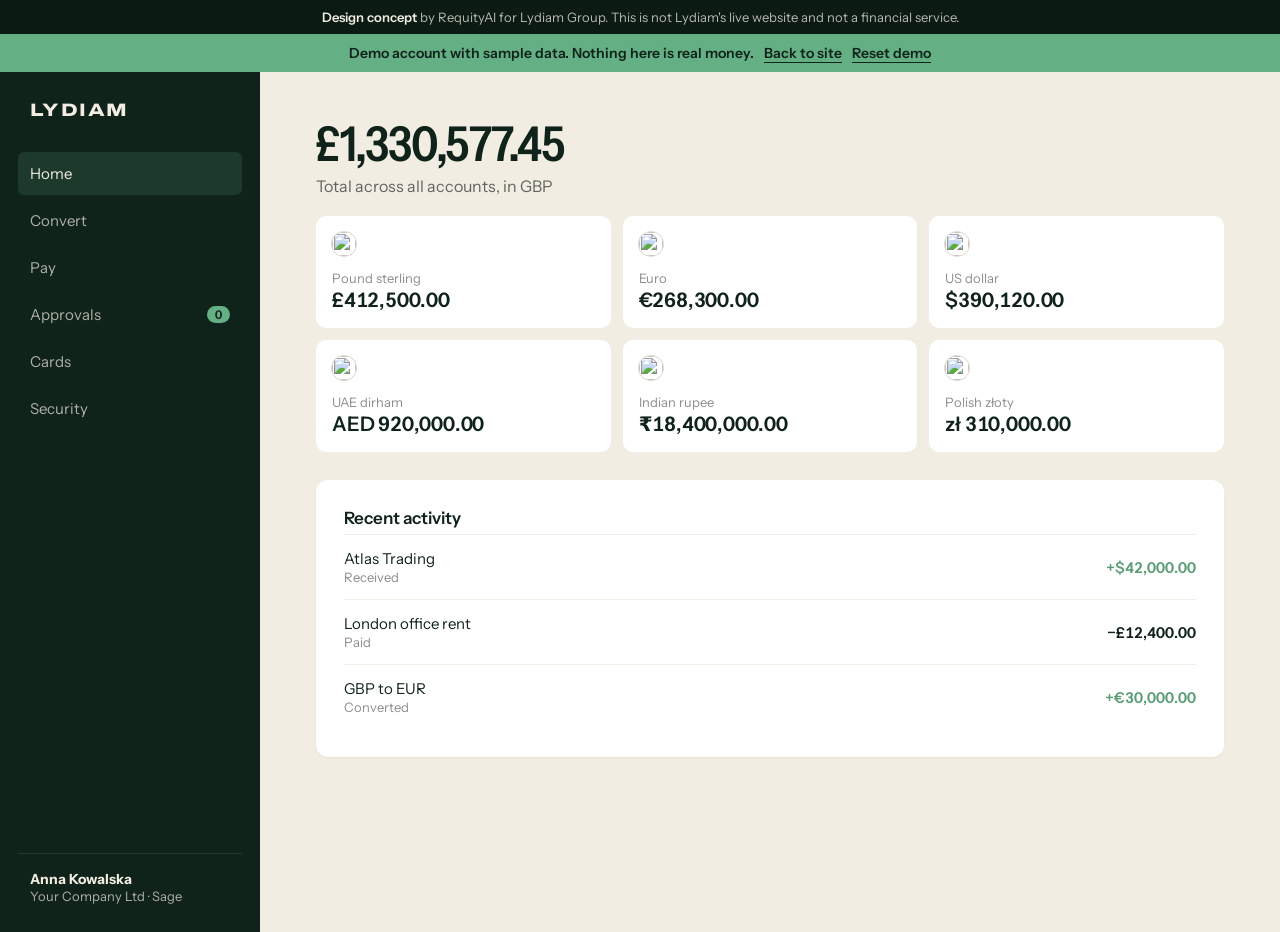
==== demo.html @ 86051b8e "Lydiam website design concept Co-Authored-By: Claude Opus 5.5 <noreply@anthropic.com>" ====
<!doctype html>
<html lang="en">
<head>
<meta charset="utf-8">
<meta name="viewport" content="width=device-width,initial-scale=1">
<meta name="robots" content="noindex,nofollow">
<title>Demo · Lydiam</title>
<link rel="preconnect" href="https://fonts.googleapis.com"><link rel="preconnect" href="https://fonts.gstatic.com" crossorigin><link href="https://fonts.googleapis.com/css2?family=Archivo:wdth,wght@62..125,400..800&family=Instrument+Sans:wdth,wght@75..100,400..700&display=swap" rel="stylesheet"><link rel="stylesheet" href="site.css">
</head>
<body style="background:var(--ivory)"><div class="proto-banner"><b>Design concept</b> by RequityAI for Lydiam Group. This is not Lydiam's live website and not a financial service.</div>
<div id="demo">
<div class="demo-top">Demo account with sample data. Nothing here is real money.<a href="index.html">Back to site</a><a href="#" id="reset">Reset demo</a></div>
<div class="appx">
  <aside>
    <a class="logo" href="index.html">Lydiam</a>
    <button class="on" data-v="home">Home</button>
    <button data-v="convert">Convert</button>
    <button data-v="pay">Pay</button>
    <button data-v="appr">Approvals <em id="ac">0</em></button>
    <button data-v="cards">Cards</button>
    <button data-v="sec">Security</button>
    <div class="who"><b>Anna Kowalska</b>Your Company Ltd · Sage</div>
  </aside>
  <main>
    <section class="ap2 on" data-v="home">
      <h1 id="tot">£0</h1><p class="lead">Total across all accounts, in GBP</p>
      <div class="balg" id="bals"></div>
      <div class="panel"><h2>Recent activity</h2><div id="tx"></div></div>
    </section>
    <section class="ap2" data-v="convert">
      <h1>Convert</h1><p class="lead">Move money between your balances at the mid-market rate plus a clear fee.</p>
      <div class="panel"><div class="fr"><div class="fl"><label>Amount</label><input id="ca" value="25,000" inputmode="decimal"></div><div class="fl"><label>From</label><select id="cf"></select></div><div class="fl"><label>To</label><select id="ct"></select></div></div>
        <div class="row" style="border:0"><span class="nm">You receive<small id="cr"></small></span><span class="v" id="co" style="font-size:24px"></span></div>
        <button class="btn" id="cgo" style="margin-top:14px">Convert now</button></div>
    </section>
    <section class="ap2" data-v="pay">
      <h1>Pay</h1><p class="lead">Payments over £20,000 go to a second approver. New payees can be paid after 24 hours.</p>
      <div class="panel"><div class="fr"><div class="fl"><label>Payee</label><select id="pp"></select></div><div class="fl"><label>Amount</label><input id="pa" value="8,000" inputmode="decimal"></div><div class="fl"><label>From balance</label><select id="pc"></select></div></div>
        <div style="display:flex;gap:10px"><button class="btn" id="pgo">Send payment</button><button class="btn" id="pnew" style="background:transparent;color:var(--ink);border:1.5px solid var(--ink)">Add a payee</button></div></div>
      <div class="panel"><h2>Payees</h2><div id="pl"></div></div>
    </section>
    <section class="ap2" data-v="appr">
      <h1>Approvals</h1><p class="lead">Payments waiting for a second person.</p>
      <div class="panel" id="al"></div>
    </section>
    <section class="ap2" data-v="cards">
      <h1>Cards</h1><p class="lead">Freeze a card instantly. Unfreeze when you find it.</p>
      <div class="panel" id="cl" style="display:grid;grid-template-columns:repeat(auto-fill,minmax(300px,1fr));gap:28px"></div>
    </section>
    <section class="ap2" data-v="sec">
      <h1>Security</h1><p class="lead">Devices signed in to your account, and your private safety phrase.</p>
      <div class="panel"><h2>Signed-in devices</h2><div id="dl"></div><button class="sbtn" id="lo" style="margin-top:14px">Log out everywhere else</button></div>
      <div class="panel"><h2>Safety phrase</h2><p class="lead" style="margin:0 0 14px">Shown on every genuine email from Lydiam.</p><div class="fl" style="max-width:360px"><input id="ph" value="Copper heron"></div></div>
    </section>
  </main>
</div>
</div>
<div class="toast2" id="t"></div>
<script src="demo.js"></script>
</body>
</html>
---- site.css ----
html{scroll-behavior:smooth}
:root{--green:#64AF84;--green-d:#5A9D76;--ink:#10231A;--ivory:#F2EDE3;--stone:#E6E0D3;--mut:#5E655F}
*{box-sizing:border-box;margin:0;padding:0}
body{font-family:'Instrument Sans',ui-sans-serif,system-ui,sans-serif;background:var(--ivory);color:var(--ink);-webkit-font-smoothing:antialiased;font-feature-settings:"tnum"}
a{color:inherit;text-decoration:none}
button,input,select{font:inherit;color:inherit;border:0;background:none}
button{cursor:pointer}

.hero{position:relative;min-height:min(100vh,900px);background:#EDE7DB url(img/card-a.jpg) 0% 50%/cover no-repeat;display:flex;flex-direction:column}
nav{display:flex;align-items:center;gap:44px;padding:28px 56px}
.logo{font-family:Archivo;font-stretch:125%;font-weight:800;font-size:18px;letter-spacing:.08em;text-transform:uppercase}
.links{display:flex;gap:32px;font-size:15px}
.links a{opacity:.7}.links a:hover{opacity:1}
.right{margin-left:auto;display:flex;gap:28px;align-items:center;font-size:15px}
.btn{display:inline-flex;align-items:center;height:48px;padding:0 26px;border-radius:4px;background:var(--ink);color:var(--ivory);font-weight:600;font-size:15px;transition:background .2s}
.btn:hover{background:#1D3A2C}
.btn.sm{height:40px;padding:0 18px;font-size:14px}

.copy{margin:auto 0 0;padding:0 56px 96px;max-width:860px}
.eyebrow{font-size:14px;font-weight:600;color:var(--green-d);margin-bottom:22px}
h1{font-family:Archivo;font-stretch:87.5%;font-weight:500;font-size:clamp(46px,7.4vw,118px);line-height:.94;letter-spacing:-.03em}
h1 span{color:var(--green)}
.sub{font-size:20px;line-height:1.5;color:var(--mut);max-width:30em;margin-top:28px}
.cta{display:flex;gap:30px;align-items:center;margin-top:40px}
.under{font-weight:600;font-size:15px;border-bottom:1.5px solid currentColor;padding-bottom:3px}

/* converter rail */
.rail{background:var(--ink);color:var(--ivory)}
.rail-in{max-width:1440px;margin:0 auto;padding:30px 56px;display:grid;grid-template-columns:auto 1fr 52px 1fr auto auto;gap:18px;align-items:center}
.rail h2{font-family:Archivo;font-stretch:87.5%;font-weight:500;font-size:26px;letter-spacing:-.02em;color:var(--green);width:150px;line-height:1.05}
.amt{display:flex;align-items:center;border-bottom:1.5px solid rgba(242,237,227,.25);padding:8px 0;gap:12px;transition:border-color .2s}
.amt:focus-within{border-color:var(--green)}
.amt small{display:block;font-size:12px;color:rgba(242,237,227,.55);margin-bottom:2px}
.amt>div{min-width:0}.amt input{width:100%;min-width:0;font-size:34px;font-weight:600;letter-spacing:-.01em;outline:0;color:var(--ivory)}
.ccy{position:relative;display:flex;align-items:center;gap:8px;font-weight:600;font-size:16px;flex-shrink:0}
.ccy img{width:26px;height:26px;border-radius:50%;object-fit:cover}
.ccy select{position:absolute;inset:0;opacity:0;cursor:pointer}
.ccy svg{opacity:.6}
.sw{width:44px;height:44px;border-radius:50%;border:1.5px solid rgba(242,237,227,.25);display:grid;place-items:center;transition:transform .3s,border-color .2s}
.sw:hover{transform:rotate(180deg);border-color:var(--green)}
.meta{font-size:13px;line-height:1.7;color:rgba(242,237,227,.6);white-space:nowrap}
.meta b{color:var(--ivory);font-weight:600}
.rail .btn{background:var(--green);color:var(--ink)}
.rail .btn:hover{background:#78BE95}

/* ---------- shared section system ---------- */
.sec{padding:150px 0}
.wrap{max-width:1440px;margin:0 auto;padding:0 56px}
.head h2{text-wrap:balance;font-family:Archivo;font-stretch:87.5%;font-weight:500;font-size:clamp(40px,5.2vw,80px);line-height:.96;letter-spacing:-.03em;max-width:13em}
.head h2 span{color:var(--green)}
.head p{font-size:19px;line-height:1.5;color:var(--mut);max-width:31em;margin-top:22px}
@keyframes fadeup{from{opacity:0;transform:translateY(10px)}to{opacity:1;transform:none}}

/* ---------- 1. platform ---------- */
.plat{display:grid;grid-template-columns:400px 1fr;gap:80px;margin-top:84px;align-items:start}
.plist{list-style:none;border-top:1px solid rgba(16,35,26,.14)}
.plist li{border-bottom:1px solid rgba(16,35,26,.14);position:relative}
.plist button{display:block;width:100%;text-align:left;padding:26px 0}
.plist span{font-family:Archivo;font-stretch:87.5%;font-weight:500;font-size:34px;letter-spacing:-.02em;color:rgba(16,35,26,.3);transition:color .3s}
.plist li:hover span{color:rgba(16,35,26,.6)}
.plist small{display:block;font-size:16px;line-height:1.5;color:var(--mut);max-height:0;opacity:0;overflow:hidden;transition:max-height .45s,opacity .45s,margin .45s}
.plist li.on span{color:var(--ink)}
.plist li.on small{max-height:80px;opacity:1;margin-top:10px}
.plist i{position:absolute;left:0;bottom:-1px;height:2px;background:var(--green);width:0}
.plist li.on i{animation:prog 7s linear forwards}
.plat:hover .plist li.on i{animation-play-state:paused}
@keyframes prog{to{width:100%}}
.stage{background:var(--stone);border-radius:16px;padding:48px;min-height:600px}
.screen{background:#fff;border-radius:12px;box-shadow:0 1px 2px rgba(16,35,26,.06),0 30px 70px -40px rgba(16,35,26,.45);overflow:hidden}
.bar{display:flex;align-items:center;gap:22px;padding:16px 24px;border-bottom:1px solid #EEEAE2;font-size:14px}
.bar .wm{font-family:Archivo;font-stretch:125%;font-weight:800;letter-spacing:.08em;font-size:13px}
.bar .nav2{display:flex;gap:18px;color:#8A8F89}
.bar .nav2 b{color:var(--ink);font-weight:600}
.bar .co{margin-left:auto;color:#8A8F89}
.scr{display:none;padding:30px 30px 34px}
.scr.on{display:block;animation:fadeup .5s ease}
.k{font-size:13px;color:#8A8F89}
.big{font-family:Archivo;font-stretch:87.5%;font-weight:500;font-size:54px;letter-spacing:-.025em;line-height:1;margin:8px 0 6px}
.row{display:flex;align-items:center;gap:14px;padding:14px 0;border-top:1px solid #F0ECE4;font-size:15px}
.row img{width:28px;height:28px;border-radius:50%;object-fit:cover;box-shadow:0 0 0 1px #E2DCD0}
.row .nm{flex:1}.row .nm small{display:block;font-size:13px;color:#8A8F89;margin-top:1px}
.row .v{font-weight:600}
.row .v.pos{color:var(--green-d)}
.chip{font-size:12px;font-weight:600;padding:4px 10px;border-radius:4px;background:#EEF6F1;color:var(--green-d)}
.chip.wait{background:#F7F1E3;color:#8A6A1F}
.sbtn{height:34px;padding:0 14px;border-radius:4px;font-size:13px;font-weight:600;border:1px solid #DDD7CC}
.sbtn.dark{background:var(--ink);color:#fff;border-color:var(--ink)}
.dl{display:grid;grid-template-columns:150px 1fr;gap:0;margin-top:18px;font-size:15px}
.dl dt,.dl dd{padding:13px 0;border-top:1px solid #F0ECE4}
.dl dt{color:#8A8F89}.dl dd{font-weight:600;font-feature-settings:"tnum"}
.mcard{width:300px;aspect-ratio:1.586;border-radius:14px;background:linear-gradient(115deg,#7CC29A 0%,#64AF84 45%,#4F9471 100%);position:relative;overflow:hidden;color:#0E2219;padding:20px;display:flex;flex-direction:column;justify-content:space-between;box-shadow:0 20px 40px -24px rgba(16,35,26,.6)}
.mcard:before{content:"";position:absolute;inset:0;background:repeating-linear-gradient(0deg,rgba(255,255,255,.05) 0 1px,transparent 1px 3px)}
.mcard .w{font-family:Archivo;font-stretch:125%;font-weight:800;letter-spacing:.3em;font-size:14px;position:relative}
.mcard .n{font-size:15px;letter-spacing:.12em;position:relative;display:flex;justify-content:space-between}
.meter{height:6px;border-radius:3px;background:#F0ECE4;margin:10px 0 4px;overflow:hidden}.meter i{display:block;height:100%;background:var(--green)}
.tog{width:38px;height:22px;border-radius:11px;background:#DDD7CC;position:relative;flex-shrink:0}
.tog:after{content:"";position:absolute;top:3px;left:3px;width:16px;height:16px;border-radius:50%;background:#fff;transition:.2s}
.tog.on{background:var(--green)}.tog.on:after{left:19px}
.bars{display:flex;align-items:flex-end;gap:14px;height:170px;margin:24px 0 10px;padding-bottom:4px;border-bottom:1px solid #F0ECE4}
.bars div{flex:1;display:flex;flex-direction:column-reverse;gap:2px}
.bars span{display:block;border-radius:2px}
.bars small{font-size:12px;color:#8A8F89;text-align:center;margin-top:8px}
@media(max-width:1100px){.plat{grid-template-columns:1fr;gap:40px}.stage{padding:24px;min-height:0}}
@media(max-width:700px){.sec{padding:96px 0}.wrap{padding:0 20px}.plist span{font-size:26px}.stage{padding:12px}.scr{padding:20px}.bar .nav2{display:none}.big{font-size:40px}.mcard{width:100%}.dl{grid-template-columns:110px 1fr}}

/* ---------- 2. markets ---------- */
.dark{background:var(--ink);color:var(--ivory)}
.dark .head p{color:rgba(242,237,227,.62)}
.mk-top{display:flex;justify-content:space-between;align-items:flex-end;gap:20px;margin-top:72px;border-bottom:1px solid rgba(242,237,227,.14);flex-wrap:wrap}
.mk-tabs{display:flex;gap:30px}
.mk-tabs button{font-size:17px;padding:0 0 18px;color:rgba(242,237,227,.48);border-bottom:2px solid transparent;margin-bottom:-1px;transition:color .2s}
.mk-tabs button:hover{color:rgba(242,237,227,.8)}
.mk-tabs button.on{color:var(--ivory);border-color:var(--green)}
.mk-home{position:relative;display:flex;align-items:center;gap:10px;font-size:15px;color:rgba(242,237,227,.6);padding-bottom:16px}
.mk-home b{color:var(--ivory);font-weight:600}
.mk-home select{position:absolute;inset:0;opacity:0;cursor:pointer}
.mk-row{display:grid;grid-template-columns:2fr 1.3fr .9fr 190px 110px;gap:20px;align-items:center;padding:18px 0;border-bottom:1px solid rgba(242,237,227,.09);font-size:16px}
.mk-row.h{font-size:13px;color:rgba(242,237,227,.45);padding:16px 0}
.mk-row .c{display:flex;align-items:center;gap:14px}
.mk-row .c img{width:32px;height:32px;border-radius:50%;object-fit:cover}
.mk-row .c small{display:block;font-size:13px;color:rgba(242,237,227,.5);margin-top:2px}
.mk-row .p{font-weight:600;font-feature-settings:"tnum"}
.mk-row .d.up{color:#7CC29A}.mk-row .d.dn{color:#E0A08F}
.mk-row svg{width:190px;height:40px;display:block}
.mk-row a{justify-self:end;font-size:14px;font-weight:600;border-bottom:1.5px solid rgba(242,237,227,.3);padding-bottom:2px;transition:border-color .2s}
.mk-row a:hover{border-color:var(--green)}
.mk-note{font-size:13px;color:rgba(242,237,227,.42);margin-top:22px}
@media(max-width:900px){.mk-row{grid-template-columns:1.6fr 1fr .8fr}.mk-row svg,.mk-row a,.mk-row .hs{display:none}}

/* ---------- 3. audiences ---------- */
.tailor{display:flex;align-items:center;gap:16px;margin-top:56px;max-width:760px;border-bottom:1.5px solid rgba(16,35,26,.25);padding-bottom:10px;transition:border-color .2s}
.tailor:focus-within{border-color:var(--green)}
.tailor input{flex:1;font-size:20px;outline:0;min-width:0}
.tailor input::placeholder{color:#8A8F89}
.tailor button{font-weight:600;font-size:15px}
.aud-tabs{display:flex;gap:40px;margin-top:64px;border-bottom:1px solid rgba(16,35,26,.14);overflow-x:auto;scrollbar-width:none}
.aud-tabs button{font-family:Archivo;font-stretch:87.5%;font-weight:500;font-size:28px;letter-spacing:-.02em;padding-bottom:18px;color:rgba(16,35,26,.32);border-bottom:2px solid transparent;margin-bottom:-1px;white-space:nowrap;transition:color .2s}
.aud-tabs button:hover{color:rgba(16,35,26,.6)}
.aud-tabs button.on{color:var(--ink);border-color:var(--green)}
.aud{display:grid;grid-template-columns:1.05fr 1fr;gap:72px;margin-top:56px;align-items:center}
.aud .ph{aspect-ratio:4/3;border-radius:12px;overflow:hidden;background:#EDE7DB}
.aud .ph img{width:100%;height:100%;object-fit:cover;display:block;animation:fadeup .6s ease}
.aud h3{font-family:Archivo;font-stretch:87.5%;font-weight:500;font-size:clamp(32px,3.2vw,48px);line-height:1;letter-spacing:-.025em}
.aud p.lead{font-size:18px;line-height:1.55;color:var(--mut);margin-top:18px}
.aud blockquote{margin-top:24px;padding-left:18px;border-left:2px solid var(--green);font-size:15px;line-height:1.55;color:var(--ink)}
.aud ul{list-style:none;margin-top:28px;border-top:1px solid rgba(16,35,26,.12)}
.aud li{padding:14px 0;border-bottom:1px solid rgba(16,35,26,.12);font-size:16px;display:flex;gap:14px}
.aud li b{font-weight:600;color:var(--green-d);font-feature-settings:"tnum";width:24px}
.aud .btn{margin-top:30px}
@media(max-width:1000px){.aud{grid-template-columns:1fr;gap:36px}.aud-tabs{gap:26px}.aud-tabs button{font-size:22px}}

/* ---------- 4. autopilot ---------- */
.ap{display:grid;grid-template-columns:1.1fr .9fr;gap:80px;margin-top:84px;align-items:start}
.agents{border-top:1px solid rgba(242,237,227,.14)}
.agent{display:grid;grid-template-columns:200px 1fr auto;gap:24px;align-items:center;padding:26px 0;border-bottom:1px solid rgba(242,237,227,.1)}
.agent .n{font-family:Archivo;font-stretch:87.5%;font-weight:500;font-size:26px;letter-spacing:-.02em}
.agent .st{font-size:15px;color:rgba(242,237,227,.7);min-height:22px}
.agent .st:after{content:"";display:inline-block;width:7px;height:15px;margin-left:3px;vertical-align:-2px;background:var(--green);animation:blink 1s steps(1) infinite}
@keyframes blink{50%{opacity:0}}
.agent .live{display:flex;align-items:center;gap:8px;font-size:13px;color:rgba(242,237,227,.5)}
.agent .live i{width:7px;height:7px;border-radius:50%;background:var(--green);box-shadow:0 0 0 0 rgba(100,175,132,.6);animation:pulse 2s infinite}
@keyframes pulse{70%{box-shadow:0 0 0 8px rgba(100,175,132,0)}100%{box-shadow:0 0 0 0 rgba(100,175,132,0)}}
.ap-note{margin-top:30px;font-size:15px;color:rgba(242,237,227,.6);line-height:1.6}
.ap-note b{color:var(--ivory);font-weight:600}
.phone{background:var(--ivory);color:var(--ink);border-radius:28px;padding:26px;max-width:400px;margin-left:auto;box-shadow:0 40px 90px -40px rgba(0,0,0,.8)}
.phone .t{display:flex;justify-content:space-between;font-size:13px;color:#8A8F89;margin-bottom:20px}
.msg{background:#fff;border-radius:14px;padding:16px 18px;font-size:15px;line-height:1.5;margin-bottom:10px;animation:fadeup .4s ease}
.msg small{display:block;font-size:12px;color:#8A8F89;margin-bottom:6px}
.msg.me{background:var(--ink);color:var(--ivory);margin-left:40px}
.msg.me small{color:rgba(242,237,227,.55)}
.ap-btns{display:flex;gap:8px;margin-top:14px}
.ap-btns button{flex:1;height:48px;border-radius:4px;font-weight:600;font-size:15px;border:1px solid #DDD7CC}
.ap-btns .yes{background:var(--green);border-color:var(--green);color:var(--ink)}
.fid{display:inline-flex;vertical-align:-3px;margin-right:6px}
@media(max-width:1000px){.ap{grid-template-columns:1fr;gap:48px}.phone{margin:0}.agent{grid-template-columns:1fr auto}.agent .st{grid-column:1/-1;grid-row:2}}

/* ---------- 5. regions ---------- */
.reg{margin-top:84px;border-top:1px solid rgba(16,35,26,.14)}
.reg-row{display:grid;grid-template-columns:1.6fr 1fr 1fr 140px;gap:24px;align-items:baseline;padding:30px 0;border-bottom:1px solid rgba(16,35,26,.14);transition:padding .3s}
.reg-row:hover{padding-left:14px}
.reg-row .city{font-family:Archivo;font-stretch:87.5%;font-weight:500;font-size:clamp(34px,4vw,60px);letter-spacing:-.03em;line-height:1}
.reg-row .city small{font-family:'Instrument Sans';font-size:15px;letter-spacing:0;color:var(--mut);margin-left:14px}
.reg-row .cur{display:flex;gap:8px;align-items:center;font-weight:600;font-size:15px}
.reg-row .cur img{width:24px;height:24px;border-radius:50%;object-fit:cover;box-shadow:0 0 0 1px #E2DCD0}
.reg-row .tm{font-size:28px;font-family:Archivo;font-stretch:87.5%;font-weight:500;font-feature-settings:"tnum";letter-spacing:-.01em}
.reg-row .tm small{display:block;font-family:'Instrument Sans';font-size:13px;color:var(--mut);margin-top:4px}
.reg-row .kind{justify-self:end;font-size:13px;font-weight:600;color:var(--green-d)}
@media(max-width:900px){.reg-row{grid-template-columns:1fr auto}.reg-row .cur{grid-column:1}.reg-row .kind{display:none}.reg-row .city small{display:block;margin:8px 0 0}}

/* ---------- 6. savings ---------- */
.sv{display:grid;grid-template-columns:1fr 1fr;gap:96px;margin-top:84px;align-items:start}
.sl{padding:26px 0;border-top:1px solid rgba(242,237,227,.14)}
.sl label{display:flex;justify-content:space-between;align-items:baseline;font-size:15px;color:rgba(242,237,227,.65)}
.sl label b{font-family:Archivo;font-stretch:87.5%;font-weight:500;font-size:40px;letter-spacing:-.02em;color:var(--ivory)}
.sl input[type=range]{-webkit-appearance:none;appearance:none;width:100%;height:2px;background:rgba(242,237,227,.2);margin-top:22px;outline:0}
.sl input[type=range]::-webkit-slider-thumb{-webkit-appearance:none;width:22px;height:22px;border-radius:50%;background:var(--green);cursor:pointer;border:4px solid var(--ink);box-shadow:0 0 0 1px var(--green)}
.sl input[type=range]::-moz-range-thumb{width:16px;height:16px;border-radius:50%;background:var(--green);border:4px solid var(--ink)}
.sl small{display:block;font-size:13px;color:rgba(242,237,227,.42);margin-top:12px}
.res .k2{font-size:15px;color:rgba(242,237,227,.65)}
.res .keep{font-family:Archivo;font-stretch:87.5%;font-weight:500;font-size:clamp(64px,8vw,128px);letter-spacing:-.04em;line-height:.95;color:var(--green);margin:10px 0 36px}
.cmpbar{margin-top:14px}
.cmpbar div{display:flex;justify-content:space-between;font-size:14px;color:rgba(242,237,227,.7);margin-bottom:8px}
.cmpbar span.track{display:block;height:10px;border-radius:2px;background:rgba(242,237,227,.08);overflow:hidden}
.cmpbar span.track i{display:block;height:100%;transition:width .5s ease}
.res .btn{margin-top:40px;background:var(--green);color:var(--ink)}
.res .btn:hover{background:#78BE95}
.ctab{width:100%;border-collapse:collapse;margin-top:120px;font-size:16px}
.ctab th{font-weight:500;font-size:14px;color:rgba(242,237,227,.55);text-align:left;padding:0 0 18px;border-bottom:1px solid rgba(242,237,227,.14)}
.ctab th.me{color:var(--green)}
.ctab td{padding:20px 0;border-bottom:1px solid rgba(242,237,227,.08);color:rgba(242,237,227,.5)}
.ctab td:first-child{color:var(--ivory)}
.ctab td.me{color:var(--ivory);font-weight:600}
.ctab td.me:before{content:"";display:inline-block;width:8px;height:8px;border-radius:50%;background:var(--green);margin-right:10px;vertical-align:1px}
.fn{font-size:13px;color:rgba(242,237,227,.42);margin-top:22px}
@media(max-width:1000px){.sv{grid-template-columns:1fr;gap:56px}.ctab{font-size:14px}.ctab th:nth-child(n+4),.ctab td:nth-child(n+4){display:none}}

/* ---------- 7. tiers ---------- */
.tiers{display:grid;grid-template-columns:repeat(3,1fr);gap:28px;margin-top:84px}
.tier .ph{aspect-ratio:4/3;border-radius:12px;overflow:hidden;background:#EDE7DB}
.tier .ph img{width:100%;height:100%;object-fit:cover;display:block;transition:transform .8s cubic-bezier(.2,.7,.2,1)}
.tier:hover .ph img{transform:scale(1.04)}
.tier h3{font-family:Archivo;font-stretch:87.5%;font-weight:500;font-size:40px;letter-spacing:-.025em;margin-top:28px;display:flex;justify-content:space-between;align-items:baseline}
.tier h3 small{font-family:'Instrument Sans';font-size:14px;font-weight:600;letter-spacing:0;color:var(--green-d)}
.tier .for{font-size:16px;color:var(--mut);margin-top:6px}
.tier ul{list-style:none;margin-top:22px;border-top:1px solid rgba(16,35,26,.12)}
.tier li{padding:13px 0;border-bottom:1px solid rgba(16,35,26,.12);font-size:15px}
.tier .from{font-size:13px;color:#8A8F89;margin-top:16px}
.tier .btn{margin-top:22px}
.tier .btn.ghost{background:transparent;color:var(--ink);border:1.5px solid var(--ink)}
.tier .btn.ghost:hover{background:var(--ink);color:var(--ivory)}
@media(max-width:1000px){.tiers{grid-template-columns:1fr;gap:64px}}

/* ---------- 8. tools ---------- */
.stone{background:var(--stone)}
.tools{display:grid;grid-template-columns:340px 1fr;gap:64px;margin-top:84px;align-items:start}
.tl{list-style:none;border-top:1px solid rgba(16,35,26,.16)}
.tl button{display:block;width:100%;text-align:left;padding:22px 0;border-bottom:1px solid rgba(16,35,26,.16);font-family:Archivo;font-stretch:87.5%;font-weight:500;font-size:28px;letter-spacing:-.02em;color:rgba(16,35,26,.32);transition:color .2s}
.tl button:hover{color:rgba(16,35,26,.6)}
.tl button.on{color:var(--ink)}
.tl button small{display:block;font-family:'Instrument Sans';font-size:14px;letter-spacing:0;color:var(--mut);margin-top:6px;font-weight:400}
.tp{background:var(--ivory);border-radius:14px;padding:44px;min-height:560px}
.tpane{display:none}.tpane.on{display:block;animation:fadeup .4s ease}
.tpane h3{font-family:Archivo;font-stretch:87.5%;font-weight:500;font-size:34px;letter-spacing:-.02em}
.tpane .d{font-size:16px;color:var(--mut);margin:8px 0 30px;max-width:36em}
.fr{display:grid;grid-template-columns:repeat(3,1fr);gap:18px;margin-bottom:26px}
.fl label{display:block;font-size:13px;color:#8A8F89;margin-bottom:6px}
.fl input,.fl select{width:100%;height:48px;border:1px solid #DDD7CC;border-radius:4px;padding:0 14px;font-size:16px;background:#fff;outline:0}
.fl input:focus,.fl select:focus{border-color:var(--green)}
.fl select{appearance:none;-webkit-appearance:none;background:#fff url("data:image/svg+xml,%3Csvg xmlns=%27http://www.w3.org/2000/svg%27 width=%2712%27 height=%2712%27%3E%3Cpath d=%27M2 4l4 4 4-4%27 fill=%27none%27 stroke=%27%2310231A%27 stroke-width=%271.6%27/%3E%3C/svg%3E") no-repeat right 14px center;padding-right:36px;cursor:pointer}
.fl input[type=range]{height:auto;border:0;padding:0;accent-color:var(--green);background:none;margin-top:16px}
.hg{display:grid;grid-template-columns:70px 1fr 1fr;gap:10px 16px;align-items:center;font-size:14px}
.hg .hd{font-size:12px;color:#8A8F89}
.hg .bar{height:22px;border-radius:3px;display:flex;align-items:center;padding-left:8px;font-size:12px;font-weight:600;white-space:nowrap;transition:width .4s}
.hg .u{background:#EBD3CB;color:#7A3B2C}.hg .h{background:#D3E8DB;color:#1E4D35}
.chart svg{width:100%;height:260px;display:block}
.chart .rng{display:flex;gap:6px;margin-bottom:18px}
.chart .rng button{height:34px;padding:0 14px;border-radius:4px;border:1px solid #DDD7CC;font-size:13px;font-weight:600}
.chart .rng button.on{background:var(--ink);color:var(--ivory);border-color:var(--ink)}
.score{display:grid;grid-template-columns:200px 1fr;gap:40px;align-items:center}
.score .ring{position:relative;width:200px;height:200px}
.score .ring b{position:absolute;inset:0;display:grid;place-items:center;font-family:'Instrument Sans';font-weight:600;font-size:56px;letter-spacing:-.03em}
.fix{padding:14px 0;border-top:1px solid #E6E0D3;font-size:15px}
.fix b{display:block;font-weight:600}
.fix span{color:var(--mut);font-size:14px}
.pl textarea{width:100%;min-height:150px;border:1px solid #DDD7CC;border-radius:4px;padding:14px;font:inherit;font-size:15px;background:#fff;outline:0;resize:vertical}
.pt{width:100%;border-collapse:collapse;margin-top:20px;font-size:15px}
.pt td{padding:12px 0;border-top:1px solid #E6E0D3}
.pt td.r{text-align:right;font-feature-settings:"tnum";font-weight:600}
@media(max-width:1000px){.tools{grid-template-columns:1fr;gap:32px}.tp{padding:22px}.fr{grid-template-columns:1fr}.score{grid-template-columns:1fr}.tl{display:flex;overflow-x:auto;gap:24px;border:0}.tl button{font-size:20px;white-space:nowrap;border:0;padding:8px 0}.tl button small{display:none}}

/* ---------- 9. trust ---------- */
.vt{display:grid;grid-template-columns:1fr 1fr;gap:28px;margin-top:84px}
.vbox{background:rgba(242,237,227,.05);border:1px solid rgba(242,237,227,.1);border-radius:14px;padding:36px}
.vbox h3{font-family:Archivo;font-stretch:87.5%;font-weight:500;font-size:30px;letter-spacing:-.02em}
.vbox p{font-size:15px;color:rgba(242,237,227,.6);margin:8px 0 24px;line-height:1.5}
.vin{display:flex;border-bottom:1.5px solid rgba(242,237,227,.25);transition:border-color .2s}
.vin:focus-within{border-color:var(--green)}
.vin input{flex:1;min-width:0;height:52px;font-size:18px;outline:0;color:var(--ivory)}
.vin input::placeholder{color:rgba(242,237,227,.35)}
.vin button{font-weight:600;color:var(--green);padding:0 4px}
.vr{margin-top:18px;font-size:15px;line-height:1.5;padding:14px 16px;border-radius:6px;display:none}
.vr.ok{display:block;background:rgba(100,175,132,.14);color:#BFE3CD}
.vr.bad{display:block;background:rgba(224,160,143,.13);color:#F0C6BA}
.vr b{color:var(--ivory)}
.prot{display:grid;grid-template-columns:repeat(3,1fr);gap:0 56px;margin-top:96px}
.prot div{padding:28px 0;border-top:1px solid rgba(242,237,227,.14)}
.prot b{display:block;font-family:Archivo;font-stretch:87.5%;font-weight:500;font-size:24px;letter-spacing:-.015em;margin-bottom:8px}
.prot span{font-size:15px;line-height:1.55;color:rgba(242,237,227,.6)}
.ent{width:100%;border-collapse:collapse;margin-top:96px;font-size:15px}
.ent caption{text-align:left;font-family:Archivo;font-stretch:87.5%;font-weight:500;font-size:30px;letter-spacing:-.02em;padding-bottom:22px}
.ent th{text-align:left;font-weight:500;font-size:13px;color:rgba(242,237,227,.5);padding-bottom:14px;border-bottom:1px solid rgba(242,237,227,.14)}
.ent td{padding:18px 16px 18px 0;border-bottom:1px solid rgba(242,237,227,.08);color:rgba(242,237,227,.75);vertical-align:top}
.ent td:first-child{color:var(--ivory);font-weight:600}
.ent a{color:var(--green);border-bottom:1px solid rgba(100,175,132,.4)}
@media(max-width:1000px){.vt,.prot{grid-template-columns:1fr}.vbox{padding:24px}.ent th:nth-child(3),.ent td:nth-child(3){display:none}}

/* ---------- 10. insights ---------- */
.ins{display:grid;grid-template-columns:1.5fr 1fr 1fr;gap:40px;margin-top:84px;border-top:1px solid rgba(16,35,26,.14);padding-top:40px}
.art .meta2{font-size:13px;color:#8A8F89;display:flex;gap:10px}
.art .meta2 b{color:var(--green-d);font-weight:600}
.art h3{font-family:Archivo;font-stretch:87.5%;font-weight:500;letter-spacing:-.02em;font-size:28px;line-height:1.05;margin:14px 0 12px}
.art:first-child h3{font-size:46px}
.art p{font-size:15px;line-height:1.55;color:var(--mut)}
.art a{display:inline-block;margin-top:18px;font-weight:600;font-size:14px;border-bottom:1.5px solid var(--ink);padding-bottom:2px}
.brief{display:grid;grid-template-columns:1fr 1fr;gap:56px;align-items:end;margin-top:96px;padding:44px;background:var(--stone);border-radius:14px}
.brief h3{font-family:Archivo;font-stretch:87.5%;font-weight:500;font-size:40px;letter-spacing:-.025em;line-height:1}
.brief p{font-size:16px;color:var(--mut);margin-top:12px}
.brief form{display:flex;gap:10px}
.brief input{flex:1;min-width:0;height:52px;border:1px solid #D4CDBF;border-radius:4px;padding:0 16px;font-size:16px;background:var(--ivory);outline:0}
.brief input:focus{border-color:var(--green)}
.brief .ok{font-size:14px;color:var(--green-d);margin-top:10px;min-height:20px}
/* ---------- 11. faq ---------- */
.faqs{margin-top:72px;border-top:1px solid rgba(16,35,26,.14);max-width:980px}
.faqs details{border-bottom:1px solid rgba(16,35,26,.14)}
.faqs summary{list-style:none;cursor:pointer;display:flex;justify-content:space-between;gap:24px;padding:26px 0;font-family:Archivo;font-stretch:87.5%;font-weight:500;font-size:26px;letter-spacing:-.015em}
.faqs summary::-webkit-details-marker{display:none}
.faqs summary i{width:20px;height:20px;flex-shrink:0;position:relative;margin-top:6px}
.faqs summary i:before,.faqs summary i:after{content:"";position:absolute;left:0;right:0;top:9px;height:1.5px;background:var(--ink);transition:transform .3s}
.faqs summary i:after{transform:rotate(90deg)}
.faqs details[open] summary i:after{transform:rotate(0)}
.faqs details p{font-size:17px;line-height:1.6;color:var(--mut);padding:0 0 28px;max-width:44em}
/* ---------- 12. close + footer ---------- */
.close{position:relative;background:#EDE7DB url(img/mono-a.jpg) 85% 50%/cover no-repeat;min-height:720px;display:flex;align-items:center}
.close h2{font-family:Archivo;font-stretch:87.5%;font-weight:500;font-size:clamp(48px,7vw,112px);line-height:.94;letter-spacing:-.035em;max-width:9em}
.close h2 span{color:var(--green)}
.close p{font-size:20px;color:var(--mut);margin:24px 0 36px;max-width:26em}
footer{background:var(--ink);color:rgba(242,237,227,.7);padding:96px 0 48px;font-size:15px}
.fg{display:grid;grid-template-columns:1.5fr repeat(4,1fr);gap:40px}
.fg .logo{color:var(--ivory)}
.fg h4{font-size:13px;font-weight:600;color:var(--ivory);margin-bottom:16px}
.fg ul{list-style:none;display:grid;gap:10px}
.fg a:hover{color:var(--ivory)}
.legal{margin-top:80px;padding-top:28px;border-top:1px solid rgba(242,237,227,.12);font-size:13px;line-height:1.7;color:rgba(242,237,227,.45);display:grid;gap:10px}
@media(max-width:1000px){.ins,.brief{grid-template-columns:1fr}.art:first-child h3{font-size:34px}.brief{padding:26px;gap:24px}.brief form{flex-direction:column}.faqs summary{font-size:21px}.close{background-size:auto 60%;background-position:110% 100%;align-items:flex-start;padding:90px 0 360px;min-height:0}.fg{grid-template-columns:1fr 1fr}}

.big,.keep,.sl label b,.reg-row .tm,#tot{font-family:'Instrument Sans'!important;font-weight:600!important;letter-spacing:-.02em!important}
h1,.head h2,.big,.keep,.sl label b,.reg-row .tm,.aud h3,.plist span,.agent .n,.rail h2{font-feature-settings:normal}
@media(max-width:1100px){.links{display:none}.rail-in{grid-template-columns:1fr 52px 1fr;}.rail h2,.meta,.rail .btn{grid-column:1/-1}.rail h2{width:auto}}
@media(max-width:700px){body{overflow-x:hidden}nav{padding:20px;gap:16px}.right .login{display:none}.hero{background:linear-gradient(180deg,rgba(237,231,219,0) 70%,#EDE7DB 100%) 0 0/100% 112vw no-repeat,url(img/card-a.jpg) 55% 0/200% auto no-repeat,#EDE7DB;min-height:auto}.copy{margin:0;padding:400px 20px 48px}.sub{font-size:17px}.rail-in{padding:26px 20px;grid-template-columns:1fr}.sw{justify-self:center}.cta{gap:22px}}

/* ---------- inner pages ---------- */
.ihead{background:var(--ivory);border-bottom:1px solid rgba(16,35,26,.1);position:sticky;top:0;z-index:20}
.ihead nav{max-width:1440px;margin:0 auto}
.ihero{padding:96px 0 0}
.ihero h1{font-family:Archivo;font-stretch:87.5%;font-weight:500;font-size:clamp(46px,6.4vw,104px);line-height:.94;letter-spacing:-.03em;max-width:11em;font-feature-settings:normal}
.ihero h1 span{color:var(--green)}
.ihero p.sub{margin-top:24px}
.crumb{font-size:14px;color:var(--mut);margin-bottom:28px}
.crumb a{border-bottom:1px solid rgba(16,35,26,.3)}
/* eligibility */
.el{display:grid;grid-template-columns:1.25fr .75fr;gap:56px;margin-top:72px;align-items:start}
.qcard{background:#fff;border-radius:14px;padding:48px;box-shadow:0 1px 2px rgba(16,35,26,.05),0 30px 70px -45px rgba(16,35,26,.4);min-height:560px}
.qprog{display:flex;justify-content:space-between;font-size:13px;color:#8A8F89;margin-bottom:14px}
.qbar{height:2px;background:#EEEAE2;margin-bottom:40px}.qbar i{display:block;height:100%;background:var(--green);transition:width .4s}
.qcard h2{font-family:Archivo;font-stretch:87.5%;font-weight:500;font-size:40px;letter-spacing:-.025em;line-height:1}
.qcard .hint{font-size:15px;color:var(--mut);margin-top:10px}
.opts{margin-top:30px;border-top:1px solid #EEEAE2}
.opt{display:flex;align-items:center;gap:16px;width:100%;text-align:left;padding:20px 4px;border-bottom:1px solid #EEEAE2;font-size:18px;transition:background .2s,padding .2s}
.opt:hover{background:#FAF8F3;padding-left:12px}
.opt i{width:22px;height:22px;border-radius:50%;border:1.5px solid #CFC8BA;flex-shrink:0;position:relative;transition:border-color .2s}
.opt.multi i{border-radius:4px}
.opt.on i{border-color:var(--green);background:var(--green)}
.opt.on i:after{content:"";position:absolute;left:6px;top:2px;width:6px;height:11px;border:solid #fff;border-width:0 2px 2px 0;transform:rotate(45deg)}
.qnav{display:flex;justify-content:space-between;align-items:center;margin-top:32px}
.qnav .back{font-weight:600;font-size:15px;color:var(--mut)}
.side{position:sticky;top:110px}
.side h3{font-family:Archivo;font-stretch:87.5%;font-weight:500;font-size:28px;letter-spacing:-.02em}
.side ol{list-style:none;margin-top:22px;border-top:1px solid rgba(16,35,26,.14)}
.side li{display:flex;justify-content:space-between;gap:16px;padding:16px 0;border-bottom:1px solid rgba(16,35,26,.14);font-size:15px}
.side li span{color:var(--mut)}
.side li b{font-weight:600;text-align:right}
.side .note{font-size:13px;color:#8A8F89;margin-top:18px;line-height:1.6}
.result h2 span{color:var(--green)}
.result .tier-pill{display:inline-block;font-size:13px;font-weight:600;color:var(--green-d);margin-bottom:14px}
.chk{list-style:none;margin-top:12px}
.chk li{display:flex;gap:14px;align-items:flex-start;padding:14px 0;border-bottom:1px solid #EEEAE2;font-size:16px;cursor:pointer}
.chk li i{width:20px;height:20px;border-radius:4px;border:1.5px solid #CFC8BA;flex-shrink:0;margin-top:1px;position:relative}
.chk li.on i{background:var(--green);border-color:var(--green)}
.chk li.on i:after{content:"";position:absolute;left:5px;top:1px;width:6px;height:11px;border:solid #fff;border-width:0 2px 2px 0;transform:rotate(45deg)}
.chk li.on span{color:#8A8F89;text-decoration:line-through}
.tl2{display:grid;grid-template-columns:repeat(3,1fr);gap:0;margin-top:14px;border-top:2px solid #EEEAE2}
.tl2 div{padding:16px 16px 0 0;position:relative;font-size:14px;color:var(--mut)}
.tl2 div b{display:block;color:var(--ink);font-size:16px;margin-bottom:4px}
.tl2 div:before{content:"";position:absolute;top:-6px;left:0;width:10px;height:10px;border-radius:50%;background:var(--green)}
.sub2{font-size:13px;font-weight:600;color:#8A8F89;margin-top:34px}
@media(max-width:1000px){.el{grid-template-columns:1fr}.qcard{padding:26px;min-height:0}.side{position:static}.qcard h2{font-size:30px}.tl2{grid-template-columns:1fr;gap:14px}}
/* demo app */
.demo-top{background:var(--green);color:var(--ink);font-size:14px;text-align:center;padding:10px 20px;font-weight:600}
.demo-top a{border-bottom:1.5px solid var(--ink);margin-left:10px}
.appx{display:grid;grid-template-columns:260px 1fr;min-height:calc(100vh - 40px)}
.appx aside{background:var(--ink);color:rgba(242,237,227,.7);padding:28px 18px;display:flex;flex-direction:column;gap:4px}
.appx aside .logo{color:var(--ivory);padding:0 12px 28px}
.appx aside button{display:flex;align-items:center;justify-content:space-between;text-align:left;padding:12px;border-radius:6px;font-size:15px;transition:background .2s,color .2s}
.appx aside button:hover{background:rgba(242,237,227,.06);color:var(--ivory)}
.appx aside button.on{background:rgba(100,175,132,.16);color:var(--ivory)}
.appx aside button em{font-style:normal;font-size:12px;font-weight:600;background:var(--green);color:var(--ink);border-radius:10px;padding:1px 8px}
.appx aside .who{margin-top:auto;padding:16px 12px 0;border-top:1px solid rgba(242,237,227,.1);font-size:13px}
.appx aside .who b{display:block;color:var(--ivory);font-size:14px}
.appx main{padding:48px 56px;max-width:1100px}
.ap2{display:none}.ap2.on{display:block;animation:fadeup .35s ease}
.ap2 h1{font-family:Archivo;font-stretch:87.5%;font-weight:500;font-size:48px;letter-spacing:-.025em;line-height:1;font-feature-settings:normal}
.ap2 .lead{font-size:16px;color:var(--mut);margin-top:8px}
.panel{background:#fff;border-radius:12px;padding:28px;margin-top:28px;box-shadow:0 1px 2px rgba(16,35,26,.05)}
.panel h2{font-size:17px;font-weight:600;margin-bottom:6px}
.balg{display:grid;grid-template-columns:repeat(3,1fr);gap:12px;margin-top:20px}
.balg div{background:#fff;border-radius:10px;padding:16px}
.balg img{width:24px;height:24px;border-radius:50%;object-fit:cover;box-shadow:0 0 0 1px #E2DCD0}
.balg small{display:block;font-size:13px;color:#8A8F89;margin-top:10px}
.balg b{display:block;font-size:20px;font-weight:600;margin-top:2px;letter-spacing:-.01em}
.toast2{position:fixed;left:50%;bottom:28px;transform:translateX(-50%);background:var(--ink);color:var(--ivory);padding:14px 20px;border-radius:8px;font-size:15px;opacity:0;transition:opacity .3s;pointer-events:none;z-index:50}
.toast2.on{opacity:1}
@media(max-width:900px){.appx{grid-template-columns:1fr}.appx aside{flex-direction:row;overflow-x:auto;padding:12px}.appx aside .logo,.appx aside .who{display:none}.appx aside button{white-space:nowrap}.appx main{padding:24px 18px}.balg{grid-template-columns:1fr 1fr}.ap2 h1{font-size:34px}}
/* developers + help */
.dev{display:grid;grid-template-columns:.9fr 1.1fr;gap:72px;margin-top:72px;align-items:start}
.caps{list-style:none;border-top:1px solid rgba(16,35,26,.14)}
.caps li{padding:20px 0;border-bottom:1px solid rgba(16,35,26,.14)}
.caps b{display:block;font-family:Archivo;font-stretch:87.5%;font-weight:500;font-size:24px;letter-spacing:-.015em}
.caps span{font-size:15px;color:var(--mut)}
.code{background:var(--ink);border-radius:12px;overflow:hidden}
.code .tabs2{display:flex;gap:4px;padding:12px 12px 0;border-bottom:1px solid rgba(242,237,227,.1)}
.code .tabs2 button{padding:10px 14px;font-size:14px;color:rgba(242,237,227,.55);border-bottom:2px solid transparent}
.code .tabs2 button.on{color:var(--ivory);border-color:var(--green)}
.code pre{padding:26px 28px;color:var(--ivory);font:14px/1.75 ui-monospace,Menlo,monospace;overflow:auto;min-height:330px}
.code pre .s{color:#9DD0B1}.code pre .c{color:rgba(242,237,227,.4)}.code pre .ln{color:rgba(242,237,227,.25);display:inline-block;width:28px;user-select:none}
.code .bar2{display:flex;justify-content:space-between;align-items:center;padding:14px 28px;border-top:1px solid rgba(242,237,227,.1);font-size:13px;color:rgba(242,237,227,.5)}
.code .bar2 button{color:var(--green);font-weight:600}
.search{display:flex;align-items:center;gap:14px;margin-top:56px;max-width:820px;border-bottom:1.5px solid rgba(16,35,26,.3);padding-bottom:12px}
.search:focus-within{border-color:var(--green)}
.search input{flex:1;font-size:24px;outline:0;min-width:0}
.search input::placeholder{color:#8A8F89}
.cats{display:flex;gap:26px;margin-top:28px;flex-wrap:wrap}
.cats button{font-size:15px;color:var(--mut);padding-bottom:6px;border-bottom:2px solid transparent}
.cats button.on{color:var(--ink);border-color:var(--green)}
.contact{display:grid;grid-template-columns:repeat(3,1fr);gap:28px;margin-top:96px}
.contact div{background:#fff;border-radius:12px;padding:30px}
.contact b{display:block;font-family:Archivo;font-stretch:87.5%;font-weight:500;font-size:28px;letter-spacing:-.02em}
.contact span{display:block;font-size:15px;color:var(--mut);margin:8px 0 20px}
.empty{font-size:17px;color:var(--mut);padding:30px 0}
@media(max-width:1000px){.dev,.contact{grid-template-columns:1fr;gap:28px}.search input{font-size:19px}}

.proto-banner{background:#0B1A13;color:rgba(242,237,227,.75);font-size:13px;text-align:center;padding:9px 20px;font-family:'Instrument Sans',system-ui,sans-serif}
.proto-banner b{color:#F2EDE3;font-weight:600}
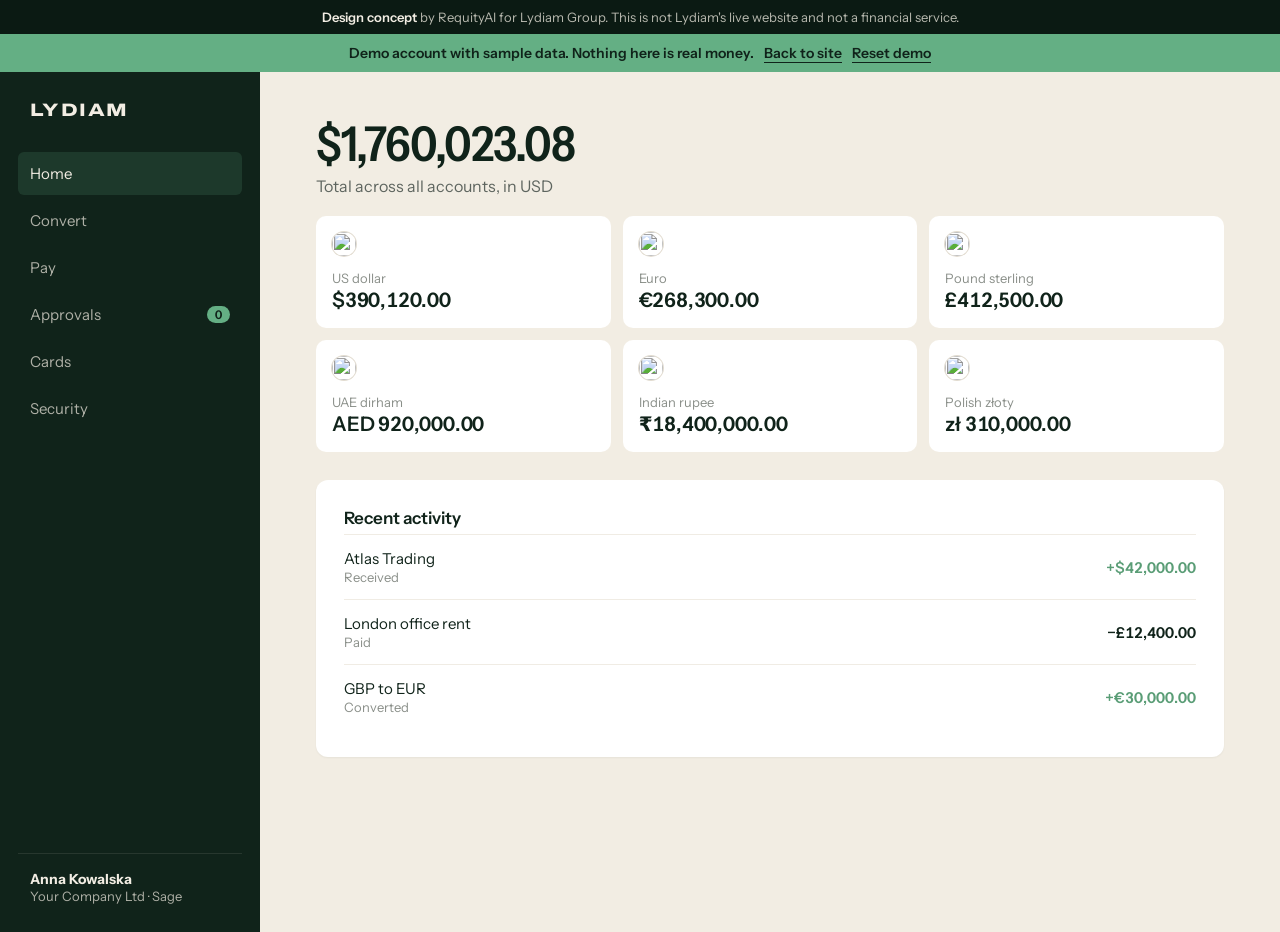
==== commit 50a18955: "Add original Lydiam homepage content, USD defaults, UK/EU/EEA jurisdiction wording Co-Authored-By: C" ====
--- a/demo.html
+++ b/demo.html
@@ -23,7 +23,7 @@
   </aside>
   <main>
     <section class="ap2 on" data-v="home">
-      <h1 id="tot">£0</h1><p class="lead">Total across all accounts, in GBP</p>
+      <h1 id="tot">$0</h1><p class="lead">Total across all accounts, in USD</p>
       <div class="balg" id="bals"></div>
       <div class="panel"><h2>Recent activity</h2><div id="tx"></div></div>
     </section>
@@ -34,7 +34,7 @@
         <button class="btn" id="cgo" style="margin-top:14px">Convert now</button></div>
     </section>
     <section class="ap2" data-v="pay">
-      <h1>Pay</h1><p class="lead">Payments over £20,000 go to a second approver. New payees can be paid after 24 hours.</p>
+      <h1>Pay</h1><p class="lead">Payments over $25,000 go to a second approver. New payees can be paid after 24 hours.</p>
       <div class="panel"><div class="fr"><div class="fl"><label>Payee</label><select id="pp"></select></div><div class="fl"><label>Amount</label><input id="pa" value="8,000" inputmode="decimal"></div><div class="fl"><label>From balance</label><select id="pc"></select></div></div>
         <div style="display:flex;gap:10px"><button class="btn" id="pgo">Send payment</button><button class="btn" id="pnew" style="background:transparent;color:var(--ink);border:1.5px solid var(--ink)">Add a payee</button></div></div>
       <div class="panel"><h2>Payees</h2><div id="pl"></div></div>
--- a/site.css
+++ b/site.css
@@ -437,6 +437,65 @@
 .contact span{display:block;font-size:15px;color:var(--mut);margin:8px 0 20px}
 .empty{font-size:17px;color:var(--mut);padding:30px 0}
 @media(max-width:1000px){.dev,.contact{grid-template-columns:1fr;gap:28px}.search input{font-size:19px}}
+/* ---------- original-content sections ---------- */
+.badges{display:flex;gap:22px;margin-top:30px;font-size:14px;font-weight:600;color:var(--green-d)}
+.badges span:before{content:"";display:inline-block;width:6px;height:6px;border-radius:50%;background:var(--green);margin-right:8px;vertical-align:2px}
+.pillars{display:grid;grid-template-columns:repeat(5,1fr);margin-top:84px;border-top:1px solid rgba(16,35,26,.14)}
+.pillars a{padding:28px 24px 30px 0;border-right:1px solid rgba(16,35,26,.1);margin-right:24px;transition:color .2s}
+.pillars a:last-child{border-right:0;margin-right:0}
+.pillars b{font-size:13px;color:var(--green-d)}
+.pillars h3{font-family:Archivo;font-stretch:87.5%;font-weight:500;font-size:30px;letter-spacing:-.02em;margin:14px 0 10px;font-feature-settings:normal}
+.pillars p{font-size:15px;line-height:1.5;color:var(--mut)}
+.pillars a:hover h3{color:var(--green-d)}
+.need{margin-top:110px}
+.need h3{font-family:Archivo;font-stretch:87.5%;font-weight:500;font-size:clamp(32px,3.6vw,52px);letter-spacing:-.025em;line-height:1;font-feature-settings:normal}
+.need h3 span{color:var(--green)}
+.need .k2{font-size:17px;color:var(--mut);margin-top:12px}
+.need-g{display:grid;grid-template-columns:repeat(5,1fr);gap:16px;margin-top:40px}
+.need-g div{background:#fff;border-radius:12px;padding:24px}
+.need-g b{display:block;font-size:17px;font-weight:600;margin-bottom:8px}
+.need-g span{font-size:14px;line-height:1.55;color:var(--mut)}
+.ops{margin-top:56px;font-size:16px;color:var(--ink)}
+.ops span{color:var(--mut);margin-right:14px}
+.ba{position:relative;margin-top:72px;border-radius:16px;overflow:hidden;height:520px;user-select:none}
+.ba-side{position:absolute;inset:0;padding:56px}
+.ba-side.old{background:#DCD5C7;color:#3A3F3B}
+.ba-side.new{background:var(--ink);color:var(--ivory);padding-left:calc(50% + 56px)}
+.ba-side.old{padding-right:calc(50% + 56px)}
+.ba-k{font-size:13px;font-weight:600;opacity:.6}
+.ba-side h3{font-family:Archivo;font-stretch:87.5%;font-weight:500;font-size:48px;letter-spacing:-.025em;margin:10px 0 12px;font-feature-settings:normal}
+.ba-side.new h3{color:var(--green)}
+.ba-d{font-size:16px;line-height:1.55;opacity:.8;max-width:30em}
+.ba-side ul{list-style:none;margin-top:24px}
+.ba-side li{padding:11px 0;border-top:1px solid rgba(0,0,0,.08);font-size:16px;display:flex;gap:12px;align-items:center}
+.ba-side.new li{border-color:rgba(242,237,227,.1)}
+.ba-side.old li:before{content:"×";color:#B04C39;font-weight:600}
+.ba-side.new li:before{content:"✓";color:var(--green);font-weight:600}
+.ba-tags{display:flex;gap:8px;flex-wrap:wrap;margin-top:24px;font-size:13px}
+.ba-tags span{padding:6px 12px;border-radius:4px;background:rgba(0,0,0,.06)}
+.ba-side.new .ba-tags span{background:rgba(242,237,227,.08)}
+.ba-tags em{font-style:normal;font-weight:600;color:#B04C39;padding:6px 0}
+.ba-tags em.ok{color:var(--green)}
+.ba-handle{position:absolute;top:0;bottom:0;width:2px;background:var(--green);transform:translateX(-1px);pointer-events:none}
+.ba-handle i{position:absolute;top:50%;left:50%;width:48px;height:48px;margin:-24px 0 0 -24px;border-radius:50%;background:var(--green);box-shadow:0 8px 24px rgba(0,0,0,.25)}
+.ba-handle i:before,.ba-handle i:after{content:"";position:absolute;top:19px;width:8px;height:8px;border:solid var(--ink);border-width:0 0 2px 2px}
+.ba-handle i:before{left:13px;transform:rotate(45deg)}.ba-handle i:after{right:13px;transform:rotate(-135deg)}
+.ba input{position:absolute;inset:0;width:100%;height:100%;opacity:0;cursor:ew-resize;margin:0}
+.vs{display:grid;grid-template-columns:repeat(3,1fr);gap:40px;margin-top:72px}
+.vs div{border-top:2px solid var(--green);padding-top:22px}
+.vs span{display:block;font-size:17px;color:var(--mut)}
+.vs b{display:block;font-family:Archivo;font-stretch:87.5%;font-weight:500;font-size:30px;letter-spacing:-.02em;margin-top:6px;line-height:1.05}
+.wt{width:100%;border-collapse:collapse;margin-top:84px;font-size:16px}
+.wt th{text-align:left;font-weight:600;font-size:14px;color:var(--mut);padding:0 0 18px;border-bottom:1px solid rgba(16,35,26,.16)}
+.wt th.me{color:var(--green-d)}
+.wt td{padding:20px 0;border-bottom:1px solid rgba(16,35,26,.1)}
+.wt td.me{font-weight:600}
+.wt td.y:before,.wt td.y2:before{content:"✓";color:var(--green-d);font-weight:700;margin-right:10px}
+.wt td.n{color:#8A8F89}.wt td.n:before{content:"×";color:#B04C39;font-weight:700;margin-right:10px}
+.wt td.s{color:#8A8F89}.wt td.s:before{content:"~";color:#8A6A1F;font-weight:700;margin-right:10px}
+.stmt{font-family:Archivo;font-stretch:87.5%;font-weight:500;font-size:clamp(26px,2.6vw,36px);letter-spacing:-.02em;line-height:1.15;max-width:26em;margin-top:72px;font-feature-settings:normal}
+.fg{grid-template-columns:1.6fr repeat(4,1fr)}
+@media(max-width:1000px){.pillars,.need-g{grid-template-columns:1fr 1fr}.pillars a{border-right:0;margin-right:0;padding-right:0}.vs{grid-template-columns:1fr;gap:24px}.ba{height:auto}.ba-side{position:relative;padding:28px!important}.ba-side.new{clip-path:none!important}.ba-handle,.ba input{display:none}.wt{font-size:14px}}
 
 .proto-banner{background:#0B1A13;color:rgba(242,237,227,.75);font-size:13px;text-align:center;padding:9px 20px;font-family:'Instrument Sans',system-ui,sans-serif}
 .proto-banner b{color:#F2EDE3;font-weight:600}
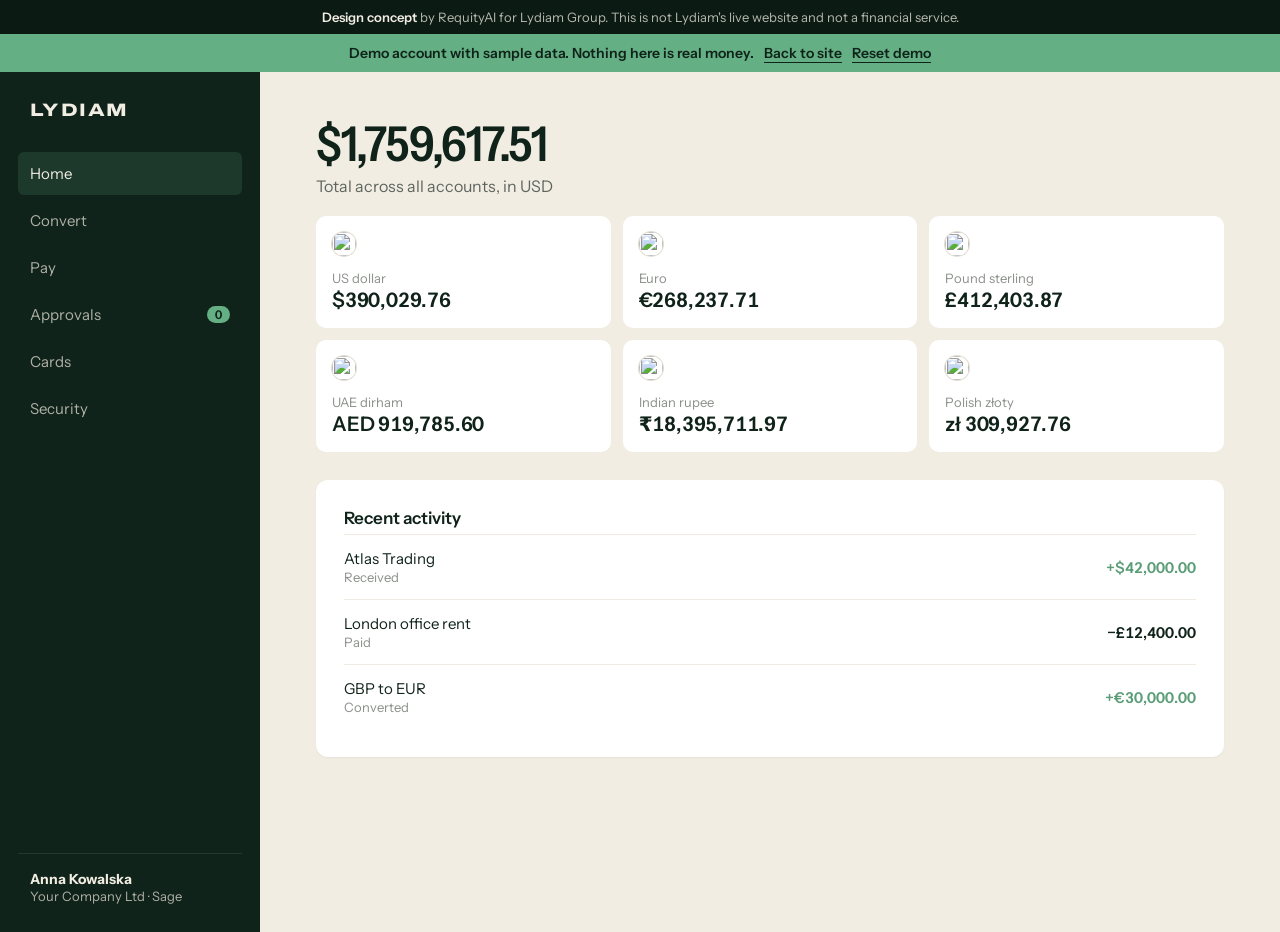
==== commit bddd61bd: "Motion: timer-based intro and safety net so content never stays hidden Co-Authored-By: Claude Opus 5" ====
--- a/demo.html
+++ b/demo.html
@@ -5,7 +5,7 @@
 <meta name="viewport" content="width=device-width,initial-scale=1">
 <meta name="robots" content="noindex,nofollow">
 <title>Demo · Lydiam</title>
-<link rel="preconnect" href="https://fonts.googleapis.com"><link rel="preconnect" href="https://fonts.gstatic.com" crossorigin><link href="https://fonts.googleapis.com/css2?family=Archivo:wdth,wght@62..125,400..800&family=Instrument+Sans:wdth,wght@75..100,400..700&display=swap" rel="stylesheet"><link rel="stylesheet" href="site.css">
+<link rel="preconnect" href="https://fonts.googleapis.com"><link rel="preconnect" href="https://fonts.gstatic.com" crossorigin><link href="https://fonts.googleapis.com/css2?family=Archivo:wdth,wght@62..125,400..800&family=Instrument+Sans:wdth,wght@75..100,400..700&display=swap" rel="stylesheet"><link rel="stylesheet" href="site.css?v=1791907630">
 </head>
 <body style="background:var(--ivory)"><div class="proto-banner"><b>Design concept</b> by RequityAI for Lydiam Group. This is not Lydiam's live website and not a financial service.</div>
 <div id="demo">
@@ -57,5 +57,6 @@
 </div>
 <div class="toast2" id="t"></div>
 <script src="demo.js"></script>
+<script src="motion.js"></script>
 </body>
 </html>
--- a/site.css
+++ b/site.css
@@ -496,6 +496,247 @@
 .stmt{font-family:Archivo;font-stretch:87.5%;font-weight:500;font-size:clamp(26px,2.6vw,36px);letter-spacing:-.02em;line-height:1.15;max-width:26em;margin-top:72px;font-feature-settings:normal}
 .fg{grid-template-columns:1.6fr repeat(4,1fr)}
 @media(max-width:1000px){.pillars,.need-g{grid-template-columns:1fr 1fr}.pillars a{border-right:0;margin-right:0;padding-right:0}.vs{grid-template-columns:1fr;gap:24px}.ba{height:auto}.ba-side{position:relative;padding:28px!important}.ba-side.new{clip-path:none!important}.ba-handle,.ba input{display:none}.wt{font-size:14px}}
+/* ---------- tables, upgraded ---------- */
+.wt{border-collapse:separate;border-spacing:0;background:#fff;border-radius:18px;box-shadow:0 1px 2px rgba(16,35,26,.05),0 40px 80px -50px rgba(16,35,26,.45);overflow:hidden}
+.wt th,.wt td{padding:24px 28px;border-bottom:1px solid #EFEBE3}
+.wt tbody tr:last-child td{border-bottom:0}
+.wt th{font-family:Archivo;font-stretch:87.5%;font-weight:500;font-size:22px;letter-spacing:-.015em;color:var(--ink);padding-top:30px;padding-bottom:24px;border-bottom:1px solid #E6E0D3;font-feature-settings:normal}
+.wt th:first-child{font-family:'Instrument Sans';font-size:13px;font-weight:600;color:#8A8F89;letter-spacing:0}
+.wt th.me{background:var(--ink);color:var(--ivory);border-bottom-color:rgba(242,237,227,.12);position:relative}
+.wt th.me:after{content:"Recommended";display:block;font-family:'Instrument Sans';font-size:12px;font-weight:600;color:var(--green);margin-top:6px;letter-spacing:0}
+.wt td:first-child{font-family:Archivo;font-stretch:87.5%;font-weight:500;font-size:21px;letter-spacing:-.015em;color:var(--ink);font-feature-settings:normal}
+.wt td{font-size:15px;color:var(--mut);vertical-align:middle}
+.wt td.me{background:var(--ink);color:var(--ivory);font-weight:600;border-bottom-color:rgba(242,237,227,.08)}
+.wt tbody tr:hover td{background:#FBFAF6}.wt tbody tr:hover td.me{background:#163024}
+.wt td.y:before,.wt td.y2:before,.wt td.n:before,.wt td.s:before{display:inline-grid;place-items:center;width:28px;height:28px;border-radius:50%;margin-right:12px;font-size:14px;font-weight:700;vertical-align:middle;color:inherit}
+.wt td.y:before{content:"✓";background:var(--green);color:var(--ink)}
+.wt td.y2:before{content:"✓";background:#E3F1E8;color:var(--green-d)}
+.wt td.n:before{content:"✕";background:#F1EEE8;color:#A9A49A;font-size:12px}
+.wt td.s:before{content:"~";background:#F6EEDB;color:#8A6A1F}
+.wt td.n,.wt td.s{color:#8A8F89}
+.wt td.y2{color:var(--ink)}
+/* entity table on dark */
+.ent{border-collapse:separate;border-spacing:0 10px;margin-top:80px}
+.ent caption{padding-bottom:8px}
+.ent th{border:0;padding:0 20px 4px}
+.ent td{background:rgba(242,237,227,.05);border:0;padding:22px 20px;font-size:15px}
+.ent td:first-child{border-radius:10px 0 0 10px;font-family:Archivo;font-stretch:87.5%;font-weight:500;font-size:22px;letter-spacing:-.015em;font-feature-settings:normal}
+.ent td:last-child{border-radius:0 10px 10px 0}
+.ent tr:hover td{background:rgba(242,237,227,.08)}
+@media(max-width:1000px){.wt th,.wt td{padding:16px 14px}.wt td:first-child{font-size:17px}.wt th{font-size:16px}.wt td.y:before,.wt td.y2:before,.wt td.n:before,.wt td.s:before{width:22px;height:22px;margin-right:6px}.ent td:first-child{font-size:18px}}
+/* comparison table: no card (B), stronger text */
+.wt{background:transparent;box-shadow:none;border-radius:0;overflow:visible}
+.wt th,.wt td{border-bottom:1px solid rgba(16,35,26,.14)}
+.wt th{border-bottom:1px solid rgba(16,35,26,.24)}
+.wt th.me{border-radius:14px 14px 0 0}
+.wt tbody tr:last-child td.me{border-radius:0 0 14px 14px}
+.wt tbody tr:hover td{background:rgba(16,35,26,.03)}
+.wt td{font-size:16px;color:var(--ink)}
+.wt td.n,.wt td.s{color:#2E3832;font-weight:500}
+.wt td.y2{color:var(--ink);font-weight:500}
+.wt td.n:before{background:rgba(16,35,26,.1);color:#4A524C}
+.wt td.s:before{background:#EFE2C2;color:#7A5A14}
+.wt td.y2:before{background:#D6EBDE;color:#2F7550}
+/* ---------- bento: everything you need ---------- */
+.bx{display:grid;grid-template-columns:repeat(3,1fr);gap:20px;margin-top:44px}
+.bx-c{background:#fff;border-radius:16px;padding:14px 14px 28px;transition:transform .3s,box-shadow .3s}
+.bx-c:hover{transform:translateY(-3px);box-shadow:0 30px 60px -40px rgba(16,35,26,.4)}
+.bx-c.wide{grid-column:span 2}
+.bx-c h4{font-family:Archivo;font-stretch:87.5%;font-weight:500;font-size:26px;letter-spacing:-.02em;margin:24px 14px 6px;font-feature-settings:normal}
+.bx-c p{font-size:15px;line-height:1.5;color:var(--mut);margin:0 14px}
+.bx-art{height:210px;border-radius:10px;background:var(--ivory);position:relative;overflow:hidden}
+.onb{display:flex;align-items:center;justify-content:center;gap:22px}
+.onb-list{display:grid;gap:8px}
+.onb-list div{display:flex;align-items:center;gap:10px;background:#fff;border-radius:8px;padding:9px 14px;font-size:14px;font-weight:500;box-shadow:0 1px 2px rgba(16,35,26,.06);opacity:0;animation:tick .5s forwards}
+.onb-list div:nth-child(2){animation-delay:.5s}.onb-list div:nth-child(3){animation-delay:1s}
+.onb-list i{width:18px;height:18px;border-radius:50%;background:var(--green);position:relative;flex-shrink:0}
+.onb-list i:after{content:"";position:absolute;left:6px;top:3px;width:4px;height:8px;border:solid var(--ink);border-width:0 2px 2px 0;transform:rotate(45deg)}
+.stamp{display:flex;flex-direction:column;align-items:center;gap:6px;color:var(--green-d);font-size:13px;font-weight:700;letter-spacing:.06em;text-transform:uppercase;border:2px solid var(--green);border-radius:12px;padding:14px 16px;transform:rotate(-6deg);opacity:0;animation:stamp .4s 1.6s forwards}
+@keyframes tick{from{opacity:0;transform:translateX(-8px)}to{opacity:1;transform:none}}
+@keyframes stamp{from{opacity:0;transform:rotate(-6deg) scale(1.4)}to{opacity:1;transform:rotate(-6deg) scale(1)}}
+.iban{padding:18px 0 0 22px}
+.ib{display:flex;align-items:center;gap:10px;background:#fff;border-radius:8px 0 0 8px;padding:10px 14px;margin-bottom:8px;font-size:13px;box-shadow:0 1px 2px rgba(16,35,26,.06);transition:transform .3s}
+.ib:nth-child(2){margin-left:10px}.ib:nth-child(3){margin-left:20px}.ib:nth-child(4){margin-left:30px}
+.bx-c:hover .ib{transform:translateX(-6px)}
+.ib img{width:20px;height:20px;border-radius:50%;object-fit:cover;box-shadow:0 0 0 1px #E2DCD0}
+.ib b{font-weight:600;width:34px}.ib span{color:#8A8F89;font-family:ui-monospace,Menlo,monospace;font-size:11px;flex:1}.ib em{font-style:normal;font-weight:600;padding-right:8px}
+.orbit .ring{position:absolute;left:50%;top:50%;border:1px dashed rgba(16,35,26,.18);border-radius:50%;transform:translate(-50%,-50%)}
+.orbit .r1{width:120px;height:120px}.orbit .r2{width:190px;height:190px}
+.orbit .hub{position:absolute;left:50%;top:50%;width:56px;height:56px;margin:-28px 0 0 -28px;border-radius:50%;background:var(--ink);color:var(--green);display:grid;place-items:center;font-family:Archivo;font-stretch:125%;font-weight:800;font-size:22px;box-shadow:0 0 0 10px rgba(100,175,132,.15)}
+.orbit .spin{position:absolute;left:50%;top:50%;width:0;height:0;animation:orb 22s linear infinite}
+.orbit .spin span{position:absolute;display:flex;align-items:center;gap:6px;background:#fff;border-radius:999px;padding:5px 10px 5px 5px;font-size:12px;font-weight:600;box-shadow:0 2px 6px rgba(16,35,26,.1);white-space:nowrap;animation:orb 22s linear infinite reverse}
+.orbit .spin img{width:18px;height:18px;border-radius:50%;object-fit:cover}
+.orbit .s1 span{transform:translate(-50%,-50%) translate(0,-95px)}
+.orbit .s2{animation-delay:-4.4s}.orbit .s2 span{animation-delay:-4.4s;transform:translate(-50%,-50%) translate(0,-95px)}
+.orbit .s3{animation-delay:-8.8s}.orbit .s3 span{animation-delay:-8.8s;transform:translate(-50%,-50%) translate(0,-60px)}
+.orbit .s4{animation-delay:-13.2s}.orbit .s4 span{animation-delay:-13.2s;transform:translate(-50%,-50%) translate(0,-95px)}
+.orbit .s5{animation-delay:-17.6s}.orbit .s5 span{animation-delay:-17.6s;transform:translate(-50%,-50%) translate(0,-60px)}
+@keyframes orb{to{rotate:360deg}}
+.suite{padding:22px 0 0 26px}
+.win{background:#fff;border-radius:10px 0 0 0;height:100%;box-shadow:0 1px 2px rgba(16,35,26,.06),0 20px 40px -28px rgba(16,35,26,.35)}
+.win-bar{display:flex;gap:6px;padding:12px 14px;border-bottom:1px solid #F0ECE4}
+.win-bar i{width:9px;height:9px;border-radius:50%;background:#E6E0D3}
+.win-tabs{display:flex;gap:4px;padding:10px 14px}
+.win-tabs button{font-size:13px;font-weight:600;padding:6px 12px;border-radius:6px;color:#8A8F89}
+.win-tabs button.on{background:#E3F1E8;color:var(--green-d)}
+.win-body{padding:6px 18px;position:relative}
+.sb-k{font-size:12px;color:#8A8F89}
+.sb-big{font-family:'Instrument Sans';font-weight:600;font-size:30px;letter-spacing:-.02em;margin:2px 0 10px}
+.sb-row{display:flex;gap:8px}.sb-row span{font-size:12px;font-weight:600;border:1px solid #E6E0D3;border-radius:6px;padding:6px 12px}
+.sb-row span:first-child{background:var(--ink);color:var(--ivory);border-color:var(--ink)}
+.sb-spark{position:absolute;right:24px;top:6px;width:42%;height:70px;background:linear-gradient(180deg,rgba(100,175,132,.22),rgba(100,175,132,0));clip-path:polygon(0 80%,12% 70%,24% 76%,36% 52%,48% 58%,60% 36%,72% 42%,84% 20%,100% 10%,100% 100%,0 100%)}
+.mgr{display:flex;flex-direction:column;justify-content:center;align-items:center;gap:8px;padding:0 18px}
+.bubble2{align-self:flex-end;background:var(--ink);color:var(--ivory);font-size:13px;padding:8px 12px;border-radius:12px 12px 2px 12px;max-width:80%;opacity:0;animation:tick .5s forwards}
+.bubble2.b1{animation-delay:.3s}.bubble2.b2{animation-delay:1.2s}
+.mcardx{display:flex;align-items:center;gap:12px;background:#fff;border-radius:12px;padding:12px 16px;box-shadow:0 1px 2px rgba(16,35,26,.06),0 14px 30px -20px rgba(16,35,26,.4);align-self:flex-start}
+.av2{width:42px;height:42px;border-radius:50%;background:#E3F1E8;color:var(--green-d);display:grid;place-items:center;position:relative}
+.av2 i{position:absolute;right:0;bottom:0;width:11px;height:11px;border-radius:50%;background:var(--green);border:2px solid #fff}
+.mcardx b{display:block;font-size:14px;font-weight:600}.mcardx span{font-size:12px;color:var(--green-d)}
+/* ---------- transform: one scene, two states ---------- */
+.tf{position:relative;margin-top:72px;border-radius:18px;overflow:hidden;height:560px;user-select:none}
+.tf-scene{position:absolute;inset:0;display:grid;grid-template-columns:1fr 1.15fr;align-items:center;gap:20px;padding:0 56px}
+.tf-scene.old{background:#DDD6C8;color:#2E3832}
+.tf-scene.new{background:var(--ink);color:var(--ivory)}
+.tf-k{font-size:13px;font-weight:700;letter-spacing:.06em;text-transform:uppercase}
+.old .tf-k{color:#B04C39}.new .tf-k{color:var(--green)}
+.tf-copy h3{font-family:Archivo;font-stretch:87.5%;font-weight:500;font-size:clamp(40px,4.4vw,64px);letter-spacing:-.03em;line-height:.95;margin:12px 0 16px;font-feature-settings:normal}
+.new .tf-copy h3{color:var(--green)}
+.tf-d{font-size:16px;line-height:1.55;opacity:.8;max-width:26em}
+.tf-copy ul{list-style:none;margin-top:22px}
+.tf-copy li{display:flex;gap:12px;align-items:center;padding:9px 0;font-size:16px;font-weight:500}
+.old .tf-copy li:before{content:"×";display:grid;place-items:center;width:22px;height:22px;border-radius:50%;background:rgba(176,76,57,.14);color:#B04C39;font-weight:700;font-size:13px}
+.new .tf-copy li:before{content:"✓";display:grid;place-items:center;width:22px;height:22px;border-radius:50%;background:var(--green);color:var(--ink);font-weight:700;font-size:12px}
+.tf-art{position:relative;height:420px}
+.tf-lines,.tf-links{position:absolute;inset:0;width:100%;height:100%}
+.tf-lines path{stroke:#C98A7C;stroke-width:1.4;stroke-dasharray:6 7;fill:none;opacity:.7}
+.tf-links path{stroke:var(--green);stroke-width:2;fill:none;opacity:.8}
+.tf-links circle{fill:var(--green)}
+.tile{position:absolute;width:150px;height:118px;border:1.5px dashed rgba(46,56,50,.3);border-radius:14px;display:flex;flex-direction:column;align-items:center;justify-content:center;gap:4px;background:rgba(255,255,255,.35);color:#6B706A}
+.tile svg{width:30px;height:30px;fill:none;stroke:currentColor;stroke-width:1.6;stroke-linecap:round;stroke-linejoin:round}
+.tile b{font-size:14px;font-weight:600}
+.tile em{font-style:normal;font-weight:700;color:#B04C39;font-size:15px}
+.tile small{font-size:11px;opacity:.75}
+.tile.t1{left:calc(23% - 75px);top:calc(25% - 59px)}.tile.t2{left:calc(77% - 75px);top:calc(25% - 59px)}
+.tile.t3{left:calc(23% - 75px);top:calc(75% - 59px)}.tile.t4{left:calc(77% - 75px);top:calc(75% - 59px)}
+.old .tile.t1{transform:rotate(-5deg)}.old .tile.t2{transform:rotate(4deg) translateY(10px)}.old .tile.t3{transform:rotate(3deg)}.old .tile.t4{transform:rotate(-4deg) translateX(10px)}
+.tile.on{border:1.5px solid rgba(100,175,132,.5);background:rgba(100,175,132,.08);color:var(--ivory)}
+.tile.on em{color:var(--green)}
+.core{position:absolute;left:50%;top:50%;width:96px;height:96px;margin:-48px 0 0 -48px;border-radius:50%;background:var(--green);color:var(--ink);display:flex;flex-direction:column;align-items:center;justify-content:center;font-family:Archivo;font-stretch:125%;font-weight:800;font-size:30px;line-height:1;box-shadow:0 0 0 14px rgba(100,175,132,.14),0 0 0 30px rgba(100,175,132,.07);animation:corep 3s ease-in-out infinite}
+.core span{font-family:'Instrument Sans';font-size:11px;font-weight:700;letter-spacing:.08em;text-transform:uppercase;margin-top:4px}
+@keyframes corep{50%{box-shadow:0 0 0 18px rgba(100,175,132,.18),0 0 0 38px rgba(100,175,132,.06)}}
+.tf-state{position:absolute;left:0;right:0;bottom:-6px;text-align:center;font-size:13px;font-weight:700;letter-spacing:.08em;text-transform:uppercase}
+.tf-state.bad{color:#B04C39}.tf-state.ok{color:var(--green)}
+.tf-handle{position:absolute;top:0;bottom:0;width:2px;background:var(--green);transform:translateX(-1px);pointer-events:none;z-index:3}
+.tf-handle i{position:absolute;top:50%;left:50%;width:52px;height:52px;margin:-26px 0 0 -26px;border-radius:50%;background:var(--green);box-shadow:0 8px 24px rgba(0,0,0,.25)}
+.tf-handle i:before,.tf-handle i:after{content:"";position:absolute;top:21px;width:8px;height:8px;border:solid var(--ink);border-width:0 0 2px 2px}
+.tf-handle i:before{left:14px;transform:rotate(45deg)}.tf-handle i:after{right:14px;transform:rotate(-135deg)}
+.tf input{position:absolute;inset:0;width:100%;height:100%;opacity:0;cursor:ew-resize;margin:0;z-index:4}
+.tf-hint{text-align:center;font-size:14px;color:var(--mut);margin-top:18px}
+@media(max-width:1000px){.bx{grid-template-columns:1fr}.bx-c.wide{grid-column:auto}.tf{height:auto}.tf-scene{position:relative;grid-template-columns:1fr;padding:30px 22px}.tf-scene.new{clip-path:none!important}.tf-handle,.tf input,.tf-hint{display:none}.tf-art{height:340px}.tile{width:120px;height:100px}.tile.t1,.tile.t3{left:calc(25% - 60px)}.tile.t2,.tile.t4{left:calc(75% - 60px)}}
+@media(prefers-reduced-motion:reduce){.onb-list div,.stamp,.bubble2{opacity:1;animation:none}.orbit .spin,.orbit .spin span{animation:none}}
+/* transform v2: one scene that morphs */
+.tx{position:relative;margin-top:72px;border-radius:18px;overflow:hidden;height:560px;display:grid;grid-template-columns:1fr 1.15fr;align-items:center;padding:0 56px;gap:20px;--t:0}
+.tx-bg{position:absolute;inset:0;background:#DDD6C8}
+.tx-bg:after{content:"";position:absolute;inset:0;background:var(--ink);opacity:var(--t)}
+.tx-copy{position:relative;height:340px}
+.tx-c{position:absolute;inset:0;transition:opacity .35s,transform .35s}
+.tx-c.c-old{color:#2E3832}.tx-c.c-new{color:var(--ivory);opacity:0;transform:translateY(10px)}
+.tx.on .c-old{opacity:0;transform:translateY(-10px)}.tx.on .c-new{opacity:1;transform:none}
+.tx-c h3{font-family:Archivo;font-stretch:87.5%;font-weight:500;font-size:clamp(40px,4.4vw,64px);letter-spacing:-.03em;line-height:.95;margin:12px 0 16px;font-feature-settings:normal}
+.c-new h3{color:var(--green)}.c-old .tf-k{color:#B04C39}.c-new .tf-k{color:var(--green)}
+.tx-c ul{list-style:none;margin-top:22px}
+.tx-c li{display:flex;gap:12px;align-items:center;padding:9px 0;font-size:16px;font-weight:500}
+.c-old li:before{content:"×";display:grid;place-items:center;width:22px;height:22px;border-radius:50%;background:rgba(176,76,57,.14);color:#B04C39;font-weight:700;font-size:13px}
+.c-new li:before{content:"✓";display:grid;place-items:center;width:22px;height:22px;border-radius:50%;background:var(--green);color:var(--ink);font-weight:700;font-size:12px}
+.tx-art{position:relative;height:440px}
+.tx-broken,.tx-links{position:absolute;inset:0;width:100%;height:100%}
+.tx-broken{opacity:calc(1 - var(--t) * 1.6)}
+.tx-broken path{stroke:#C98A7C;stroke-width:1.4;stroke-dasharray:6 7;fill:none}
+.tx-links{opacity:calc(var(--t) * 1.6 - .6)}
+.tx-links path{stroke:var(--green);stroke-width:2;fill:none;opacity:.85}.tx-links circle{fill:var(--green)}
+.xt{position:absolute;width:150px;height:118px;border:1.5px dashed rgba(46,56,50,.32);border-radius:14px;display:flex;flex-direction:column;align-items:center;justify-content:center;gap:4px;background:rgba(255,255,255,.4);color:#5E655F;transition:background .3s,border-color .3s,color .3s;z-index:2}
+.xt svg{width:30px;height:30px;fill:none;stroke:currentColor;stroke-width:1.6;stroke-linecap:round;stroke-linejoin:round}
+.xt b{font-size:14px;font-weight:600}.xt small{font-size:11px;opacity:.8}
+.xt em{font-style:normal;font-weight:700;font-size:15px;color:#B04C39}.xt em:after{content:"×"}
+.tx.on .xt{border:1.5px solid rgba(100,175,132,.55);background:rgba(100,175,132,.1);color:var(--ivory)}
+.tx.on .xt em{color:var(--green)}.tx.on .xt em:after{content:"✓"}
+.xcore{position:absolute;left:50%;top:50%;width:96px;height:96px;margin:-48px 0 0 -48px;border-radius:50%;background:var(--green);color:var(--ink);display:flex;flex-direction:column;align-items:center;justify-content:center;font-family:Archivo;font-stretch:125%;font-weight:800;font-size:30px;line-height:1;transform:scale(var(--t));opacity:var(--t);box-shadow:0 0 0 14px rgba(100,175,132,.14),0 0 0 30px rgba(100,175,132,.07);z-index:1}
+.xcore span{font-family:'Instrument Sans';font-size:10px;font-weight:700;letter-spacing:.08em;text-transform:uppercase;margin-top:4px}
+.tx-state{position:absolute;left:0;right:0;bottom:-4px;text-align:center;font-size:13px;font-weight:700;letter-spacing:.08em;text-transform:uppercase;color:#B04C39}
+.tx.on .tx-state{color:var(--green)}
+.tx-ctl{display:flex;align-items:center;gap:18px;max-width:560px;margin:28px auto 0;font-size:14px;font-weight:600;color:var(--mut)}
+.tx-ctl input{flex:1;-webkit-appearance:none;appearance:none;height:4px;border-radius:2px;background:linear-gradient(90deg,#C98A7C,var(--green));outline:0}
+.tx-ctl input::-webkit-slider-thumb{-webkit-appearance:none;width:30px;height:30px;border-radius:50%;background:var(--ink);border:4px solid var(--green);cursor:grab}
+.tx-ctl input::-moz-range-thumb{width:24px;height:24px;border-radius:50%;background:var(--ink);border:4px solid var(--green)}
+@media(max-width:1000px){.tx{grid-template-columns:1fr;height:auto;padding:30px 22px}.tx-copy{height:330px}.tx-art{height:360px}.xt{width:118px;height:100px}}
+/* orbit: fixed starting spread */
+.orbit .s1{rotate:0deg}.orbit .s2{rotate:72deg}.orbit .s3{rotate:144deg}.orbit .s4{rotate:216deg}.orbit .s5{rotate:288deg}
+.orbit .s2 span{transform:translate(-50%,-50%) translate(0,-95px) rotate(-72deg)}.orbit .s3 span{transform:translate(-50%,-50%) translate(0,-60px) rotate(-144deg)}
+.orbit .s4 span{transform:translate(-50%,-50%) translate(0,-95px) rotate(-216deg)}.orbit .s5 span{transform:translate(-50%,-50%) translate(0,-60px) rotate(-288deg)}
+.orbit .spin,.orbit .spin span{animation:none}
+.orbit:hover .spin{transition:rotate 1.2s ease}
+.tx.on .xt{background:#18342A}
+.orbit .r2{width:170px;height:170px}
+.orbit .s1 span{transform:translate(-50%,-50%) translate(0,-85px)}
+.orbit .s2 span{transform:translate(-50%,-50%) translate(0,-85px) rotate(-72deg)}
+.orbit .s4 span{transform:translate(-50%,-50%) translate(0,-85px) rotate(-216deg)}
+/* transform: no overlapping copy during the switch */
+.tx-c{transition:none}
+.tx-c.c-old{opacity:1;visibility:visible;animation:none}
+.tx-c.c-new{opacity:0;visibility:hidden;transform:none}
+.tx.on .c-old{opacity:0;visibility:hidden;transform:none}
+.tx.on .c-new{opacity:1;visibility:visible;animation:swapin .35s ease}
+.tx:not(.on) .c-old{animation:swapin .35s ease}
+@keyframes swapin{from{opacity:0;transform:translateY(8px)}to{opacity:1;transform:none}}
+.xt{transition:background .25s,border-color .25s,color .25s}
+.orbit .r2{width:160px;height:160px}
+.orbit .s1 span{transform:translate(-50%,-50%) translate(0,-80px)}
+.orbit .s2 span{transform:translate(-50%,-50%) translate(0,-80px) rotate(-72deg)}
+.orbit .s4 span{transform:translate(-50%,-50%) translate(0,-80px) rotate(-216deg)}
+/* transform: clean state switch, only tiles glide */
+.tx-bg:after{opacity:0;transition:opacity .45s ease}
+.tx.on .tx-bg:after{opacity:1}
+.tx-broken{opacity:1;transition:opacity .3s}.tx.on .tx-broken{opacity:0}
+.tx-links{opacity:0;transition:opacity .4s .1s}.tx.on .tx-links{opacity:1}
+.xcore{transform:scale(.4);opacity:0;transition:transform .45s cubic-bezier(.2,.8,.2,1.2),opacity .3s}
+.tx.on .xcore{transform:scale(1);opacity:1}
+.tx-c,.tx.on .tx-c{animation:none!important}
+.tx-c.c-new{display:none}.tx.on .tx-c.c-new{display:block;opacity:1;visibility:visible;animation:swapin .35s ease!important}
+.tx.on .tx-c.c-old{display:none}.tx:not(.on) .tx-c.c-old{display:block;opacity:1;visibility:visible;animation:swapin .35s ease!important}
+/* ---------- motion ---------- */
+.js-motion .mv{opacity:0;transform:translateY(26px);transition:opacity .8s cubic-bezier(.2,.7,.2,1) var(--d,0ms),transform .8s cubic-bezier(.2,.7,.2,1) var(--d,0ms)}
+.js-motion .mv.in{opacity:1;transform:none}
+.js-motion .mv-intro{opacity:0;transform:translateY(22px);transition:opacity .9s cubic-bezier(.2,.7,.2,1) var(--d,0ms),transform .9s cubic-bezier(.2,.7,.2,1) var(--d,0ms)}
+.js-motion .mv-intro.in{opacity:1;transform:none}
+.js-motion .head h2 span{display:inline-block;transition:color .8s}
+/* bento graphics play when the card arrives */
+.js-motion .bx-c:not(.in) .onb-list div,.js-motion .bx-c:not(.in) .stamp,.js-motion .bx-c:not(.in) .bubble2{animation-play-state:paused}
+/* orbit rotates as a system */
+.orbit .sys{position:absolute;inset:0;animation:sysrot 40s linear infinite}
+.orbit .sys .spin span{animation:counter 40s linear infinite}
+@keyframes sysrot{to{transform:rotate(360deg)}}
+@keyframes counter{to{rotate:-360deg}}
+.orbit .hub{animation:hubp 3s ease-in-out infinite}
+@keyframes hubp{50%{box-shadow:0 0 0 16px rgba(100,175,132,.12)}}
+/* market sparklines draw in */
+.mk-row polyline{stroke-dasharray:600;stroke-dashoffset:600;transition:stroke-dashoffset 1.6s cubic-bezier(.2,.7,.2,1) .2s}
+.mk-row.in polyline,.rm .mk-row polyline{stroke-dashoffset:0}
+/* table rows sweep */
+.wt tbody tr.mv{transform:translateX(-16px)}.wt tbody tr.mv.in{transform:none}
+/* hover lifts */
+.pillars a,.tier,.vbox,.contact div,.need-g div{transition:transform .35s cubic-bezier(.2,.7,.2,1)}
+.pillars a:hover,.vbox:hover,.contact div:hover{transform:translateY(-4px)}
+.tier .ph,.aud .ph{transition:transform .3s ease-out;will-change:transform}
+.btn{position:relative;overflow:hidden}
+.btn:after{content:"";position:absolute;inset:0;background:linear-gradient(110deg,transparent 30%,rgba(255,255,255,.18) 50%,transparent 70%);transform:translateX(-120%);transition:transform .7s}
+.btn:hover:after{transform:translateX(120%)}
+/* converter number pulse */
+#out{transition:color .3s}
+/* sticky nav once scrolled (inner pages already sticky) */
+.scrolled .ihead{box-shadow:0 10px 30px -20px rgba(16,35,26,.35)}
+/* reduced motion */
+.rm .mv,.rm .mv-intro{opacity:1!important;transform:none!important}
+@media(prefers-reduced-motion:reduce){.orbit .sys,.orbit .sys .spin span,.orbit .hub{animation:none}}
 
 .proto-banner{background:#0B1A13;color:rgba(242,237,227,.75);font-size:13px;text-align:center;padding:9px 20px;font-family:'Instrument Sans',system-ui,sans-serif}
 .proto-banner b{color:#F2EDE3;font-weight:600}
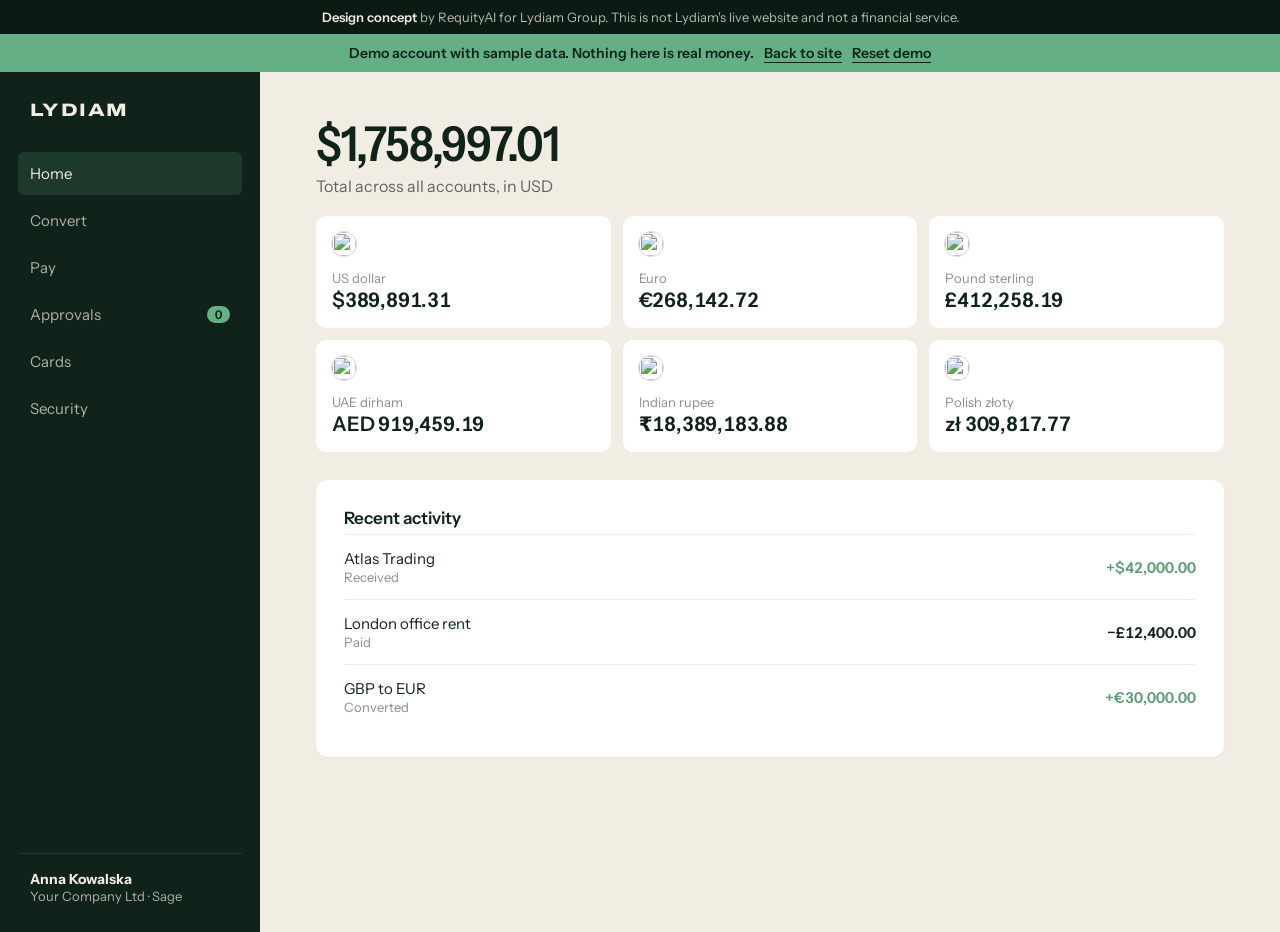
==== commit 20b14720: "Cache-bust scripts Co-Authored-By: Claude Opus 5.5 <noreply@anthropic.com>" ====
--- a/demo.html
+++ b/demo.html
@@ -5,7 +5,7 @@
 <meta name="viewport" content="width=device-width,initial-scale=1">
 <meta name="robots" content="noindex,nofollow">
 <title>Demo · Lydiam</title>
-<link rel="preconnect" href="https://fonts.googleapis.com"><link rel="preconnect" href="https://fonts.gstatic.com" crossorigin><link href="https://fonts.googleapis.com/css2?family=Archivo:wdth,wght@62..125,400..800&family=Instrument+Sans:wdth,wght@75..100,400..700&display=swap" rel="stylesheet"><link rel="stylesheet" href="site.css?v=1791907630">
+<link rel="preconnect" href="https://fonts.googleapis.com"><link rel="preconnect" href="https://fonts.gstatic.com" crossorigin><link href="https://fonts.googleapis.com/css2?family=Archivo:wdth,wght@62..125,400..800&family=Instrument+Sans:wdth,wght@75..100,400..700&display=swap" rel="stylesheet"><link rel="stylesheet" href="site.css?v=1791907718">
 </head>
 <body style="background:var(--ivory)"><div class="proto-banner"><b>Design concept</b> by RequityAI for Lydiam Group. This is not Lydiam's live website and not a financial service.</div>
 <div id="demo">
@@ -56,7 +56,7 @@
 </div>
 </div>
 <div class="toast2" id="t"></div>
-<script src="demo.js"></script>
-<script src="motion.js"></script>
+<script src="demo.js?v=1791907718"></script>
+<script src="motion.js?v=1791907718"></script>
 </body>
 </html>
